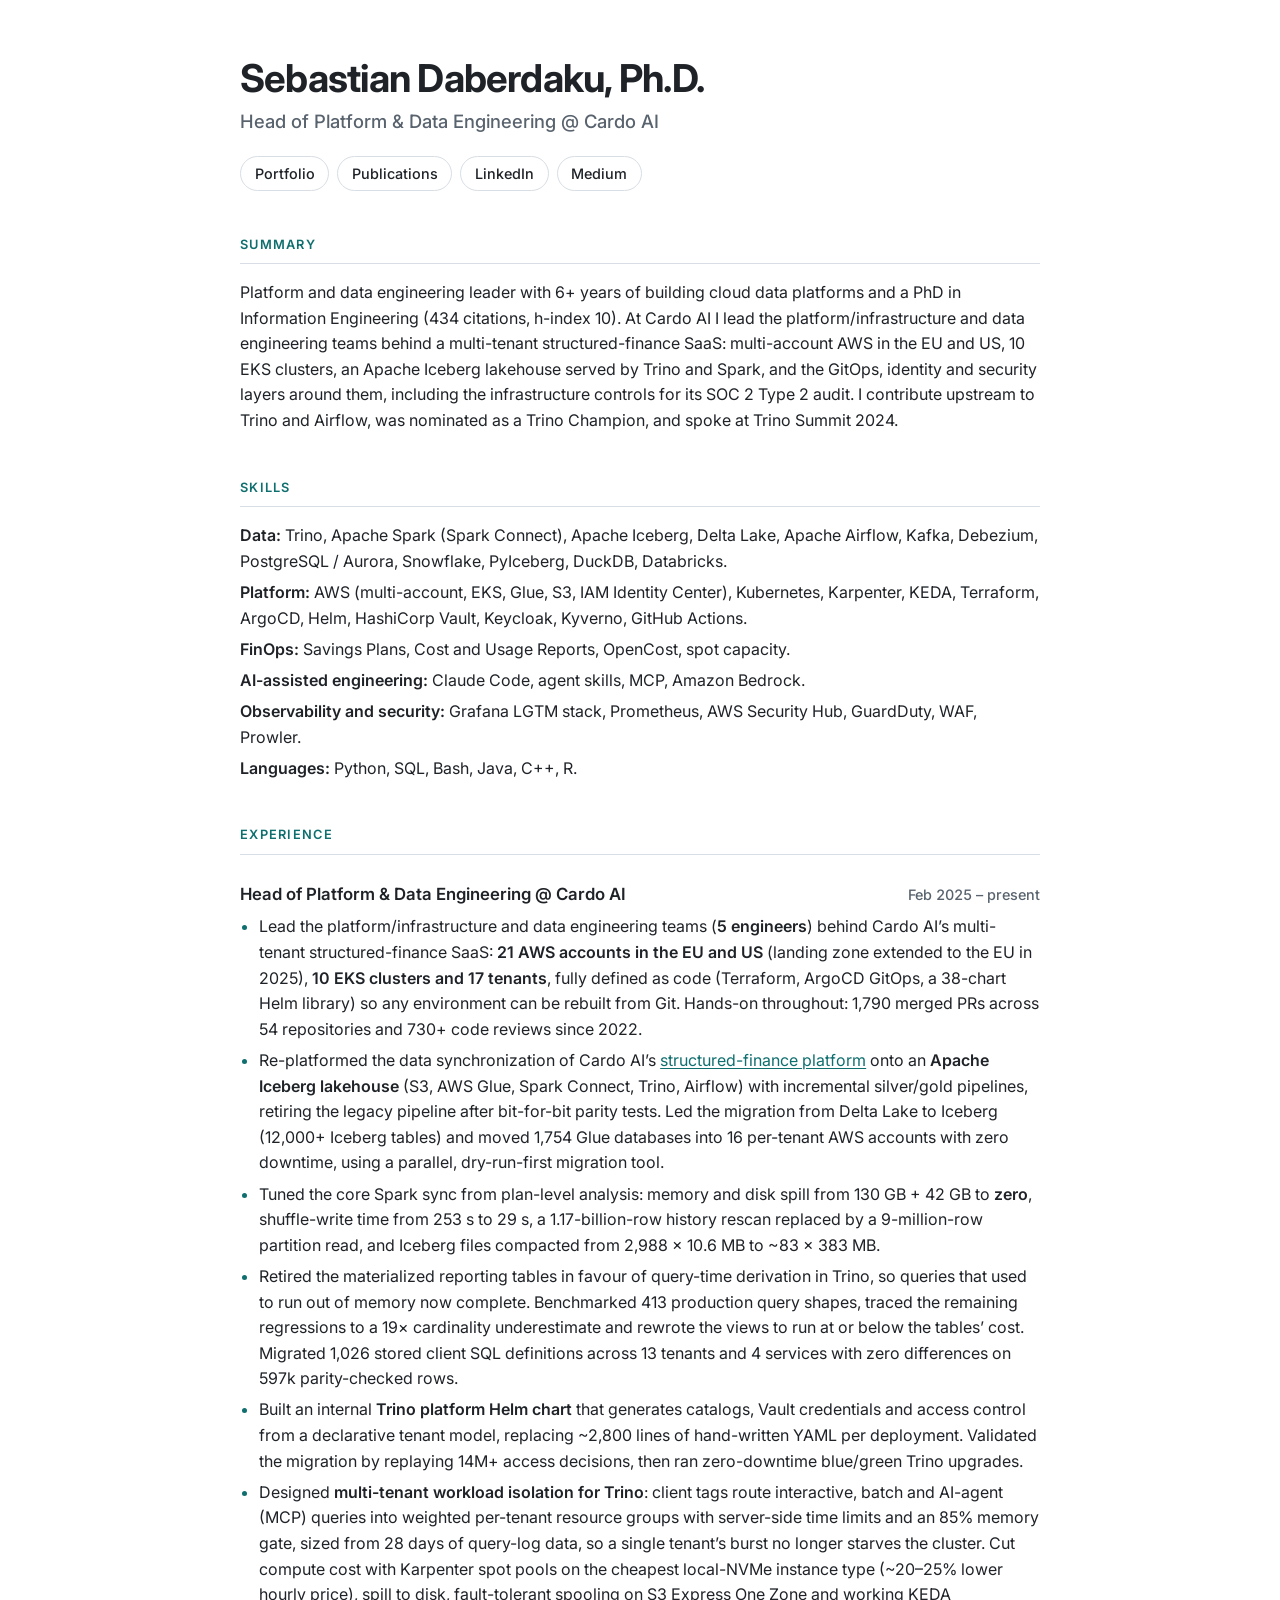
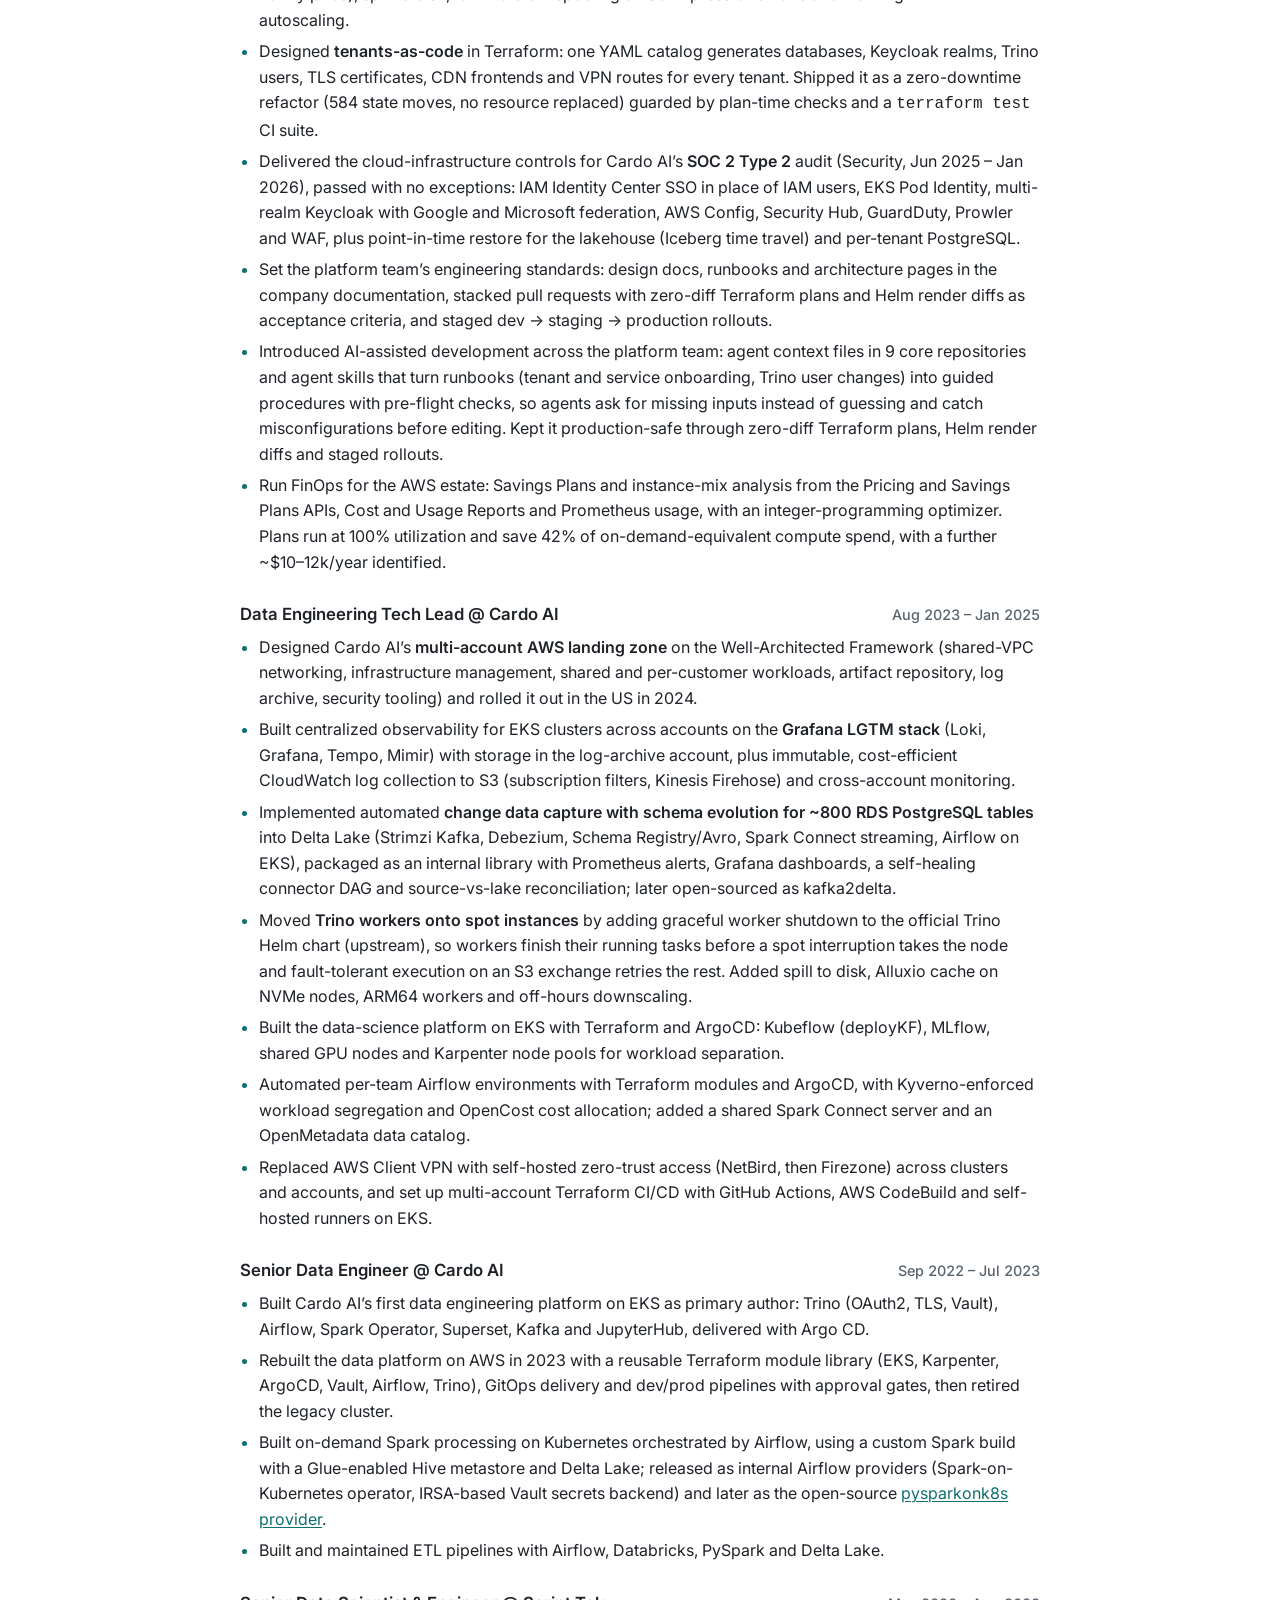
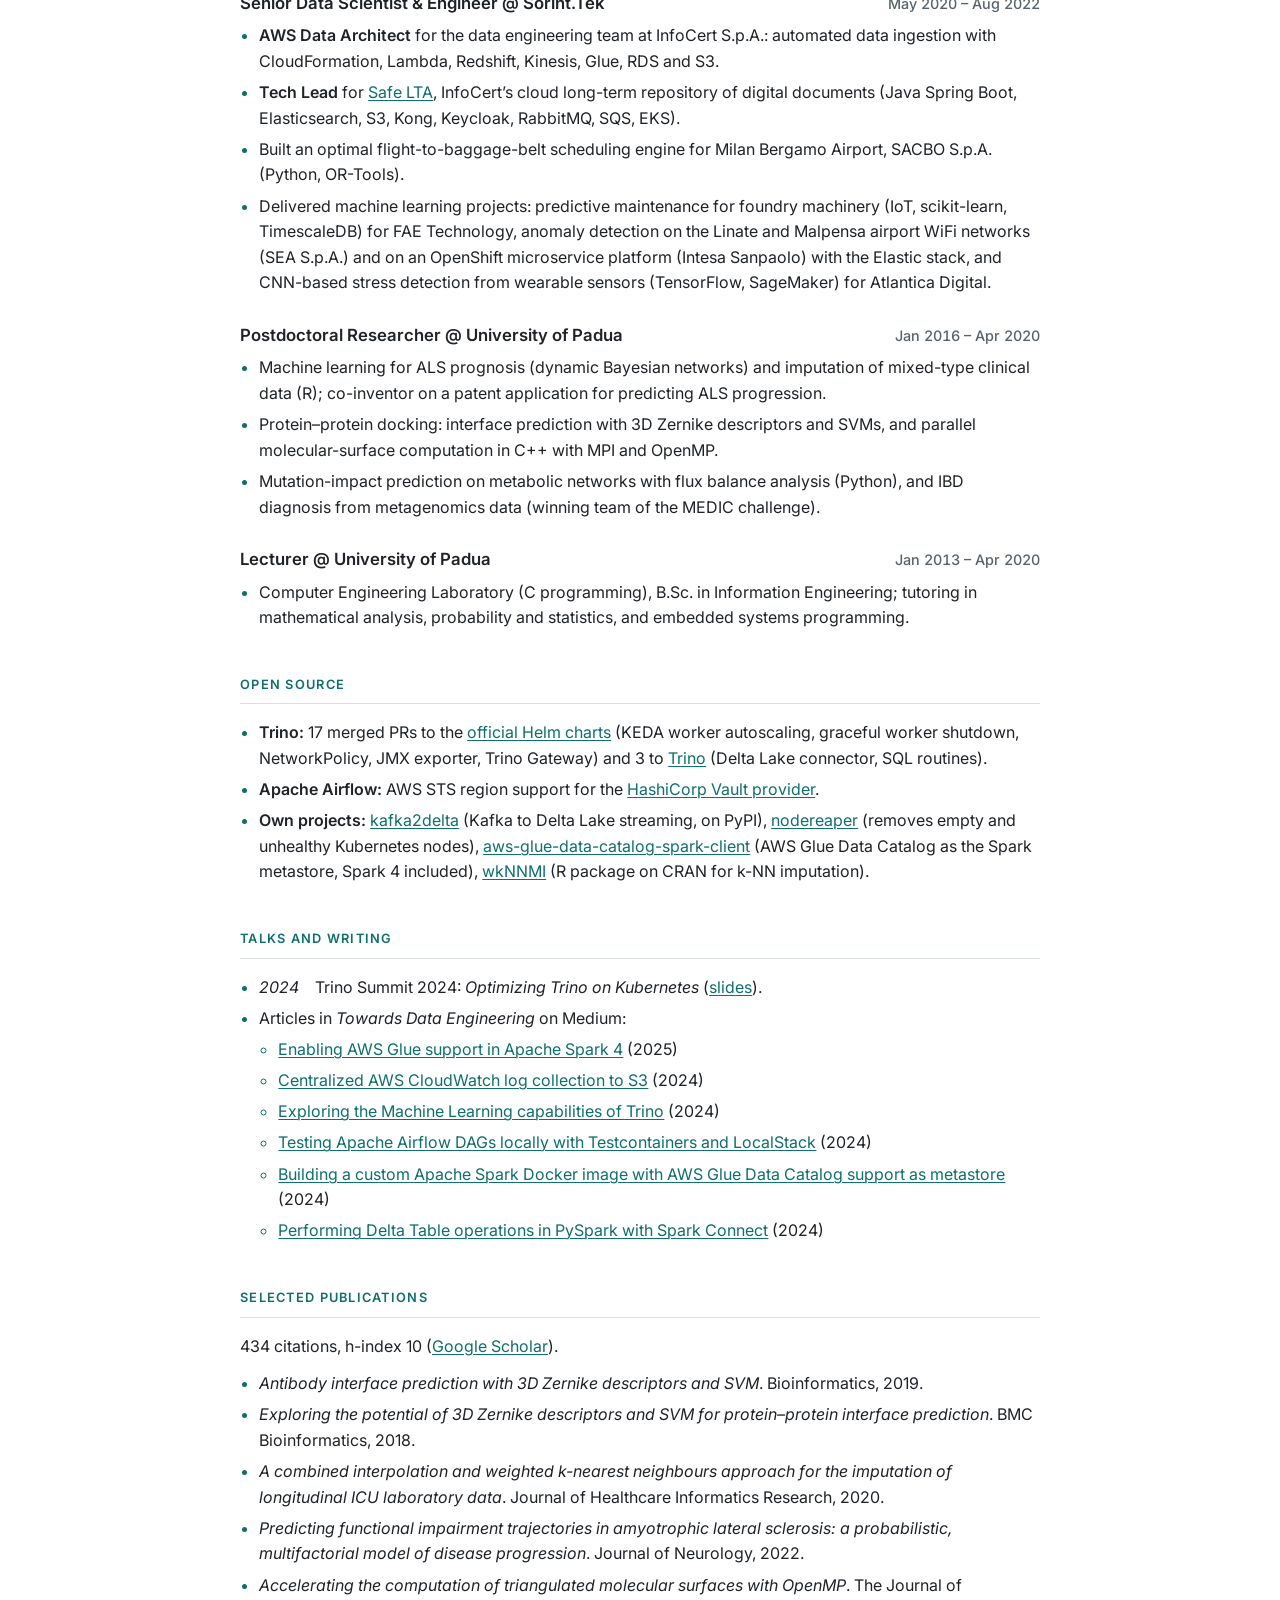
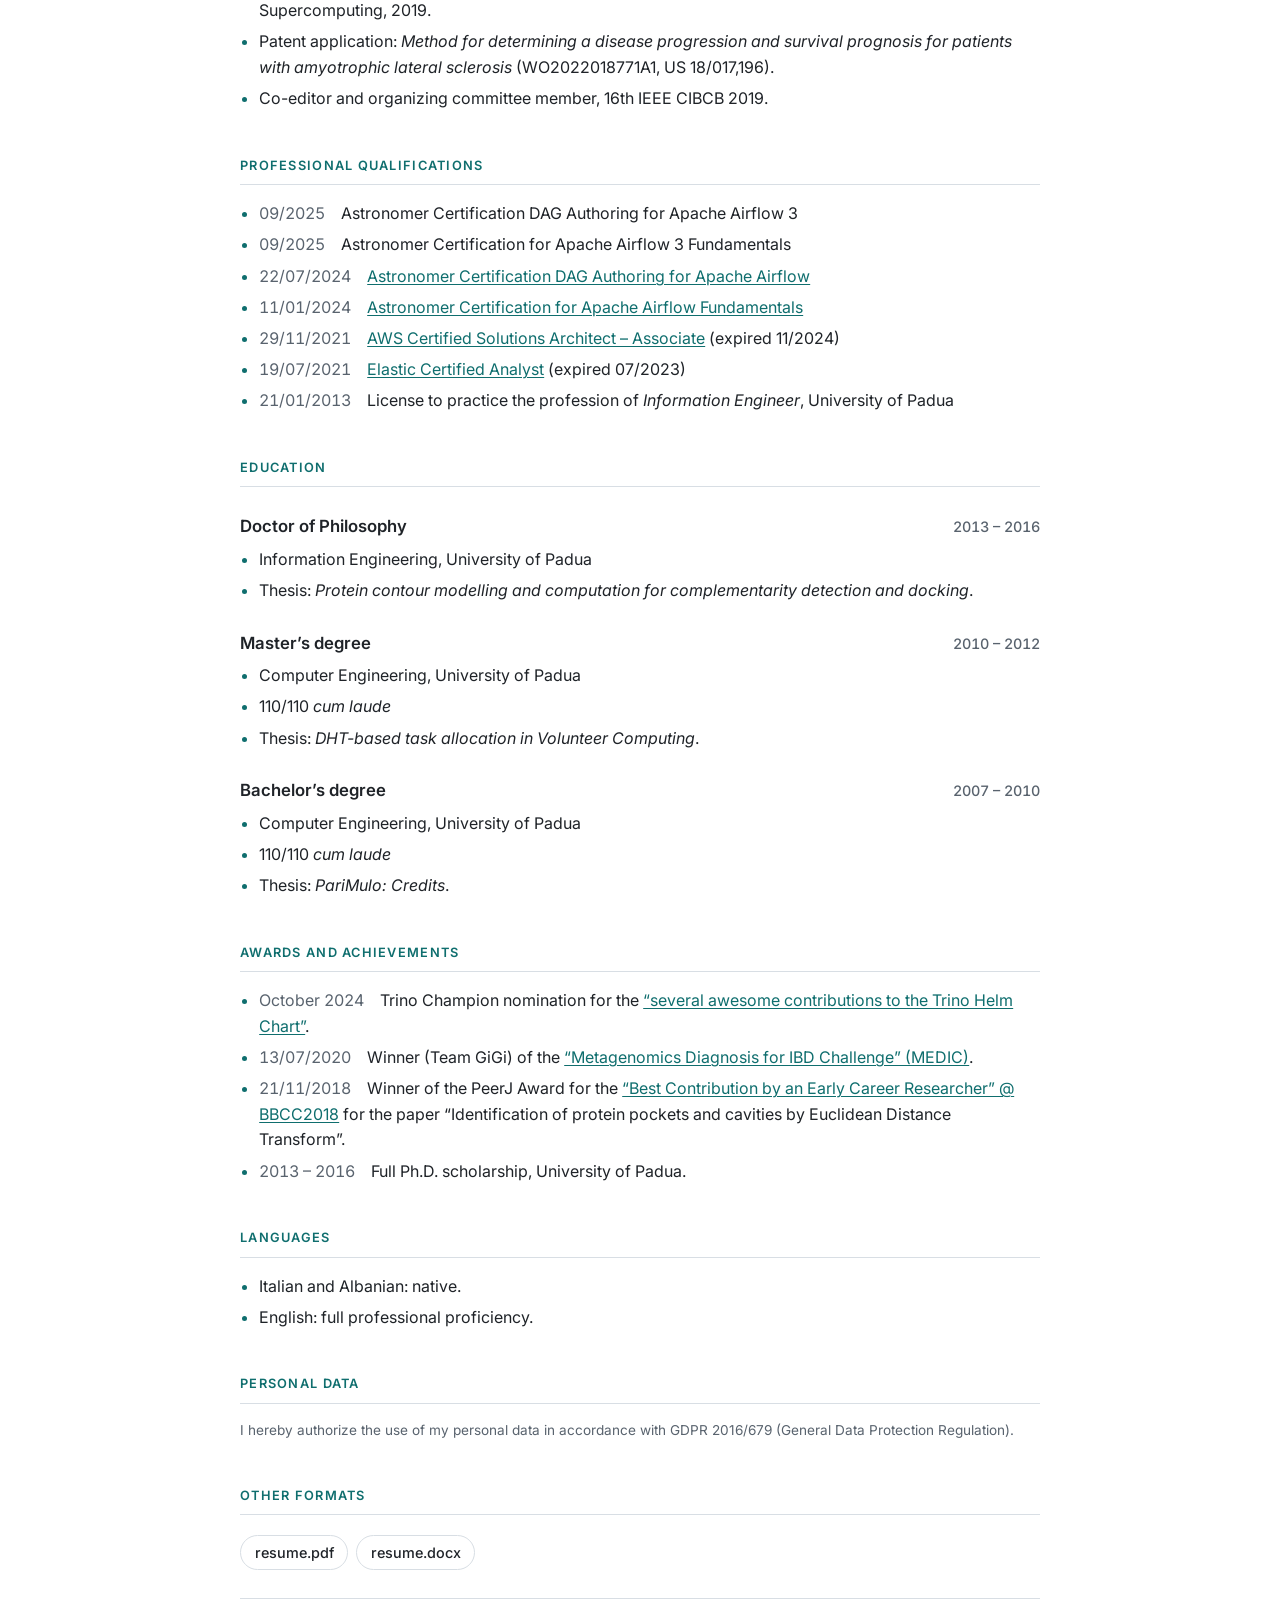
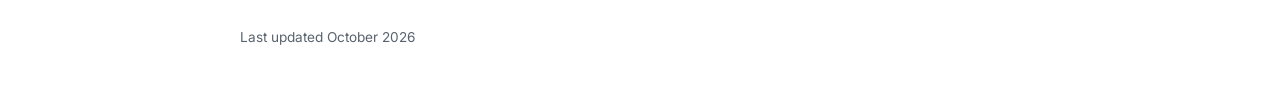
==== resume.html @ e5336721 "deploy: 07bd83e463f3962e6e6ba426f4bde4f8666ad73d" ====
<!DOCTYPE html>
<html xmlns="http://www.w3.org/1999/xhtml" lang="" xml:lang="">
<head>
  <meta charset="utf-8" />
  <meta name="generator" content="pandoc" />
  <meta name="viewport" content="width=device-width, initial-scale=1.0, user-scalable=yes" />
  <title>Sebastian Daberdaku · Resume</title>
  <style>
    code{white-space: pre-wrap;}
    span.smallcaps{font-variant: small-caps;}
    span.underline{text-decoration: underline;}
    div.column{display: inline-block; vertical-align: top; width: 50%;}
    div.hanging-indent{margin-left: 1.5em; text-indent: -1.5em;}
    ul.task-list{list-style: none;}
  </style>
  <style type="text/css">
  /* Resume stylesheet for the HTML build. The PDF uses templates/template.tex instead. */
  @import url("https://fonts.googleapis.com/css2?family=Inter:wght@400;500;600;700&display=swap");

  :root {
      --bg: #ffffff;
      --fg: #1f2328;
      --muted: #59636e;
      --line: #d8dee4;
      --accent: #0f6e6e;
      --accent-soft: #e6f2f2;
      color-scheme: light;
  }
  @media (prefers-color-scheme: dark) {
      :root {
          --bg: #0f1418;
          --fg: #e6edf3;
          --muted: #9aa7b2;
          --line: #2b343c;
          --accent: #5cc8c8;
          --accent-soft: #15292b;
          color-scheme: dark;
      }
  }

  /* Page */
  html {
      background: var(--bg);
  }
  body {
      font-family: "Inter", "Helvetica Neue", Helvetica, Arial, sans-serif;
      font-size: 16px;
      line-height: 1.6;
      color: var(--fg);
      background: var(--bg);
      max-width: 50rem;
      margin: 0 auto;
      padding: 3.5rem 1.5rem 4rem;
      hyphens: manual;
  }
  @media (max-width: 600px) {
      body {
          font-size: 15px;
          padding: 2rem 1rem 3rem;
      }
  }

  /* Header: name, role (split from the title by the Lua filter) and links */
  h1 {
      font-size: 2.4rem;
      font-weight: 700;
      letter-spacing: -0.02em;
      line-height: 1.15;
      color: var(--fg);
      text-align: left;
      margin: 0;
  }
  .subtitle {
      font-size: 1.15rem;
      font-weight: 500;
      color: var(--muted);
      margin: 0.4rem 0 0;
  }
  hr {
      border: 0;
      border-top: 1px solid var(--line);
      margin: 1.75rem 0;
  }
  h1 + .subtitle + hr {
      display: none;
  }

  /* The link and download rows are pandoc tables; show them as rows of pills */
  hr + table,
  #other-formats + table {
      display: block;
      width: auto;
      margin: 1.25rem 0 0;
      border: 0;
  }
  hr + table colgroup,
  #other-formats + table colgroup,
  hr + table tbody,
  #other-formats + table tbody {
      display: none;
  }
  hr + table thead,
  hr + table tr,
  #other-formats + table thead,
  #other-formats + table tr {
      display: flex;
      flex-wrap: wrap;
      gap: 0.5rem;
      border: 0;
  }
  hr + table th,
  #other-formats + table th {
      display: block;
      padding: 0;
      border: 0;
      font-weight: 500;
  }
  hr + table a,
  #other-formats + table a {
      display: inline-block;
      padding: 0.3rem 0.85rem;
      border: 1px solid var(--line);
      border-radius: 999px;
      color: var(--fg);
      font-size: 0.9rem;
      text-decoration: none;
      text-transform: capitalize;
  }
  hr + table a:hover,
  #other-formats + table a:hover {
      border-color: var(--accent);
      color: var(--accent);
      background: var(--accent-soft);
  }
  #other-formats + table a {
      text-transform: none;
  }

  /* Section titles */
  h2 {
      font-size: 0.8rem;
      font-weight: 600;
      letter-spacing: 0.1em;
      text-transform: uppercase;
      color: var(--accent);
      margin: 2.75rem 0 1rem;
      padding-bottom: 0.5rem;
      border-bottom: 1px solid var(--line);
  }

  /* Role and degree headings: the Lua filter emits "<span>title</span><span>dates</span>" */
  h3 {
      display: flex;
      flex-wrap: wrap;
      justify-content: space-between;
      align-items: baseline;
      gap: 0.15rem 1rem;
      font-size: 1.05rem;
      font-weight: 600;
      line-height: 1.4;
      color: var(--fg);
      margin: 1.75rem 0 0.5rem;
  }
  h3 span:last-child {
      font-size: 0.9rem;
      font-weight: 500;
      color: var(--muted);
      font-variant-numeric: tabular-nums;
      white-space: nowrap;
  }

  /* Text */
  p {
      margin: 0 0 0.75rem;
  }
  ul {
      margin: 0 0 0.5rem;
      padding-left: 1.2rem;
  }
  li {
      margin: 0.35rem 0;
  }
  li::marker {
      color: var(--accent);
  }
  ul ul {
      margin-top: 0.25rem;
  }
  strong {
      font-weight: 600;
  }
  a {
      color: var(--accent);
      text-decoration: underline;
      text-decoration-thickness: 1px;
      text-underline-offset: 2px;
  }
  a:hover {
      text-decoration-thickness: 2px;
  }

  /* Skills: one line per group, no bullets */
  #skills + ul {
      list-style: none;
      padding: 0;
  }

  /* Dates leading a list item ("*09/2025* &ensp; ..."); limited to the sections built that way, because
     CSS can't tell a leading <em> from one that follows plain text, like "Thesis: *...*" */
  #professional-qualifications + ul > li > em:first-child,
  #awards-and-achievements + ul > li > em:first-child {
      font-style: normal;
      color: var(--muted);
      font-variant-numeric: tabular-nums;
  }

  /* Footer */
  #personal-data + p {
      font-size: 0.85em;
      color: var(--muted);
  }
  h4 {
      font-size: 0.85em;
      font-weight: 400;
      color: var(--muted);
      margin: 0;
  }
  h4::before {
      content: "Last updated ";
  }

  /* Printing, including the PDF build (make pdf prints this page with headless Chrome) */
  @page {
      size: A4;
      margin: 12mm 15mm;
  }
  @media print {
      body {
          font-size: 9.5pt;
          line-height: 1.4;
          max-width: none;
          padding: 0;
      }
      h1 {
          font-size: 22pt;
      }
      .subtitle {
          font-size: 11.5pt;
          margin-top: 2pt;
      }
      hr + table {
          margin-top: 8pt;
      }
      hr + table a {
          padding: 1pt 8pt;
          font-size: 8.5pt;
      }
      #other-formats,
      #other-formats + table {
          display: none;
      }
      h2 {
          margin: 14pt 0 6pt;
          padding-bottom: 3pt;
          font-size: 8pt;
          break-after: avoid;
      }
      hr {
          display: none;
      }
      h4 {
          margin-top: 6pt;
      }
      h3 {
          margin: 9pt 0 3pt;
          font-size: 10.5pt;
          break-after: avoid;
      }
      h3 span:last-child {
          font-size: 9pt;
      }
      p {
          margin-bottom: 4pt;
      }
      li {
          margin: 2pt 0;
      }
      li {
          break-inside: avoid;
      }
      a {
          color: inherit;
          text-decoration: none;
      }
  }
  </style>
</head>
<body>
<h1 id="sebastian-daberdaku-ph.d.-head-of-platform-data-engineering-cardo-ai">Sebastian Daberdaku, Ph.D. </h1>
<div class="subtitle">
Head of Platform &amp; Data Engineering @ Cardo AI
</div>
<hr />
<table>
<thead>
<tr class="header">
<th style="text-align: center;"><a href="https://github.com/sdaberdaku" target="_blank">portfolio</a></th>
<th style="text-align: center;"><a href="https://scholar.google.com/citations?user=XpyjCaUAAAAJ" target="_blank">publications</a></th>
<th style="text-align: center;"><a href="https://www.linkedin.com/in/sebastian-daberdaku/" target="_blank">LinkedIn</a></th>
<th style="text-align: center;"><a href="https://medium.com/@sebastiandaberdaku" target="_blank">Medium</a></th>
</tr>
</thead>
<tbody>
</tbody>
</table>
<h2 id="summary">Summary</h2>
<p>Platform and data engineering leader with 6+ years of building cloud data platforms and a PhD in Information Engineering (434 citations, h-index 10). At Cardo AI I lead the platform/infrastructure and data engineering teams behind a multi-tenant structured-finance SaaS: multi-account AWS in the EU and US, 10 EKS clusters, an Apache Iceberg lakehouse served by Trino and Spark, and the GitOps, identity and security layers around them, including the infrastructure controls for its SOC 2 Type 2 audit. I contribute upstream to Trino and Airflow, was nominated as a Trino Champion, and spoke at Trino Summit 2024.</p>
<h2 id="skills">Skills</h2>
<ul>
<li><strong>Data:</strong> Trino, Apache Spark (Spark Connect), Apache Iceberg, Delta Lake, Apache Airflow, Kafka, Debezium, PostgreSQL / Aurora, Snowflake, PyIceberg, DuckDB, Databricks.</li>
<li><strong>Platform:</strong> AWS (multi-account, EKS, Glue, S3, IAM Identity Center), Kubernetes, Karpenter, KEDA, Terraform, ArgoCD, Helm, HashiCorp Vault, Keycloak, Kyverno, GitHub Actions.</li>
<li><strong>FinOps:</strong> Savings Plans, Cost and Usage Reports, OpenCost, spot capacity.</li>
<li><strong>AI-assisted engineering:</strong> Claude Code, agent skills, MCP, Amazon Bedrock.</li>
<li><strong>Observability and security:</strong> Grafana LGTM stack, Prometheus, AWS Security Hub, GuardDuty, WAF, Prowler.</li>
<li><strong>Languages:</strong> Python, SQL, Bash, Java, C++, R.</li>
</ul>
<h2 id="experience">Experience</h2>
<h3 id="feb-2025-present-head-of-platform-data-engineering-cardo-ai"><span>Head of Platform &amp; Data Engineering @ Cardo AI</span><span>Feb 2025 – present</span></h3>
<ul>
<li>Lead the platform/infrastructure and data engineering teams (<strong>5 engineers</strong>) behind Cardo AI’s multi-tenant structured-finance SaaS: <strong>21 AWS accounts in the EU and US</strong> (landing zone extended to the EU in 2025), <strong>10 EKS clusters and 17 tenants</strong>, fully defined as code (Terraform, ArgoCD GitOps, a 38-chart Helm library) so any environment can be rebuilt from Git. Hands-on throughout: 1,790 merged PRs across 54 repositories and 730+ code reviews since 2022.</li>
<li>Re-platformed the data synchronization of Cardo AI’s <a href="https://cardoai.com/solutions/by-product/" target="_blank">structured-finance platform</a> onto an <strong>Apache Iceberg lakehouse</strong> (S3, AWS Glue, Spark Connect, Trino, Airflow) with incremental silver/gold pipelines, retiring the legacy pipeline after bit-for-bit parity tests. Led the migration from Delta Lake to Iceberg (12,000+ Iceberg tables) and moved 1,754 Glue databases into 16 per-tenant AWS accounts with zero downtime, using a parallel, dry-run-first migration tool.</li>
<li>Tuned the core Spark sync from plan-level analysis: memory and disk spill from 130 GB + 42 GB to <strong>zero</strong>, shuffle-write time from 253 s to 29 s, a 1.17-billion-row history rescan replaced by a 9-million-row partition read, and Iceberg files compacted from 2,988 × 10.6 MB to ~83 × 383 MB.</li>
<li>Retired the materialized reporting tables in favour of query-time derivation in Trino, so queries that used to run out of memory now complete. Benchmarked 413 production query shapes, traced the remaining regressions to a 19× cardinality underestimate and rewrote the views to run at or below the tables’ cost. Migrated 1,026 stored client SQL definitions across 13 tenants and 4 services with zero differences on 597k parity-checked rows.</li>
<li>Built an internal <strong>Trino platform Helm chart</strong> that generates catalogs, Vault credentials and access control from a declarative tenant model, replacing ~2,800 lines of hand-written YAML per deployment. Validated the migration by replaying 14M+ access decisions, then ran zero-downtime blue/green Trino upgrades.</li>
<li>Designed <strong>multi-tenant workload isolation for Trino</strong>: client tags route interactive, batch and AI-agent (MCP) queries into weighted per-tenant resource groups with server-side time limits and an 85% memory gate, sized from 28 days of query-log data, so a single tenant’s burst no longer starves the cluster. Cut compute cost with Karpenter spot pools on the cheapest local-NVMe instance type (~20–25% lower hourly price), spill to disk, fault-tolerant spooling on S3 Express One Zone and working KEDA autoscaling.</li>
<li>Designed <strong>tenants-as-code</strong> in Terraform: one YAML catalog generates databases, Keycloak realms, Trino users, TLS certificates, CDN frontends and VPN routes for every tenant. Shipped it as a zero-downtime refactor (584 state moves, no resource replaced) guarded by plan-time checks and a <code>terraform test</code> CI suite.</li>
<li>Delivered the cloud-infrastructure controls for Cardo AI’s <strong>SOC 2 Type 2</strong> audit (Security, Jun 2025 – Jan 2026), passed with no exceptions: IAM Identity Center SSO in place of IAM users, EKS Pod Identity, multi-realm Keycloak with Google and Microsoft federation, AWS Config, Security Hub, GuardDuty, Prowler and WAF, plus point-in-time restore for the lakehouse (Iceberg time travel) and per-tenant PostgreSQL.</li>
<li>Set the platform team’s engineering standards: design docs, runbooks and architecture pages in the company documentation, stacked pull requests with zero-diff Terraform plans and Helm render diffs as acceptance criteria, and staged dev → staging → production rollouts.</li>
<li>Introduced AI-assisted development across the platform team: agent context files in 9 core repositories and agent skills that turn runbooks (tenant and service onboarding, Trino user changes) into guided procedures with pre-flight checks, so agents ask for missing inputs instead of guessing and catch misconfigurations before editing. Kept it production-safe through zero-diff Terraform plans, Helm render diffs and staged rollouts.</li>
<li>Run FinOps for the AWS estate: Savings Plans and instance-mix analysis from the Pricing and Savings Plans APIs, Cost and Usage Reports and Prometheus usage, with an integer-programming optimizer. Plans run at 100% utilization and save 42% of on-demand-equivalent compute spend, with a further ~$10–12k/year identified.</li>
</ul>
<h3 id="aug-2023-jan-2025-data-engineering-tech-lead-cardo-ai"><span>Data Engineering Tech Lead @ Cardo AI</span><span>Aug 2023 – Jan 2025</span></h3>
<ul>
<li>Designed Cardo AI’s <strong>multi-account AWS landing zone</strong> on the Well-Architected Framework (shared-VPC networking, infrastructure management, shared and per-customer workloads, artifact repository, log archive, security tooling) and rolled it out in the US in 2024.</li>
<li>Built centralized observability for EKS clusters across accounts on the <strong>Grafana LGTM stack</strong> (Loki, Grafana, Tempo, Mimir) with storage in the log-archive account, plus immutable, cost-efficient CloudWatch log collection to S3 (subscription filters, Kinesis Firehose) and cross-account monitoring.</li>
<li>Implemented automated <strong>change data capture with schema evolution for ~800 RDS PostgreSQL tables</strong> into Delta Lake (Strimzi Kafka, Debezium, Schema Registry/Avro, Spark Connect streaming, Airflow on EKS), packaged as an internal library with Prometheus alerts, Grafana dashboards, a self-healing connector DAG and source-vs-lake reconciliation; later open-sourced as kafka2delta.</li>
<li>Moved <strong>Trino workers onto spot instances</strong> by adding graceful worker shutdown to the official Trino Helm chart (upstream), so workers finish their running tasks before a spot interruption takes the node and fault-tolerant execution on an S3 exchange retries the rest. Added spill to disk, Alluxio cache on NVMe nodes, ARM64 workers and off-hours downscaling.</li>
<li>Built the data-science platform on EKS with Terraform and ArgoCD: Kubeflow (deployKF), MLflow, shared GPU nodes and Karpenter node pools for workload separation.</li>
<li>Automated per-team Airflow environments with Terraform modules and ArgoCD, with Kyverno-enforced workload segregation and OpenCost cost allocation; added a shared Spark Connect server and an OpenMetadata data catalog.</li>
<li>Replaced AWS Client VPN with self-hosted zero-trust access (NetBird, then Firezone) across clusters and accounts, and set up multi-account Terraform CI/CD with GitHub Actions, AWS CodeBuild and self-hosted runners on EKS.</li>
</ul>
<h3 id="sep-2022-jul-2023-senior-data-engineer-cardo-ai"><span>Senior Data Engineer @ Cardo AI</span><span>Sep 2022 – Jul 2023</span></h3>
<ul>
<li>Built Cardo AI’s first data engineering platform on EKS as primary author: Trino (OAuth2, TLS, Vault), Airflow, Spark Operator, Superset, Kafka and JupyterHub, delivered with Argo CD.</li>
<li>Rebuilt the data platform on AWS in 2023 with a reusable Terraform module library (EKS, Karpenter, ArgoCD, Vault, Airflow, Trino), GitOps delivery and dev/prod pipelines with approval gates, then retired the legacy cluster.</li>
<li>Built on-demand Spark processing on Kubernetes orchestrated by Airflow, using a custom Spark build with a Glue-enabled Hive metastore and Delta Lake; released as internal Airflow providers (Spark-on-Kubernetes operator, IRSA-based Vault secrets backend) and later as the open-source <a href="https://github.com/sdaberdaku/apache-airflow-providers-pysparkonk8s" target="_blank">pysparkonk8s provider</a>.</li>
<li>Built and maintained ETL pipelines with Airflow, Databricks, PySpark and Delta Lake.</li>
</ul>
<h3 id="may-2020-aug-2022-senior-data-scientist-engineer-sorint.tek"><span>Senior Data Scientist &amp; Engineer @ Sorint.Tek</span><span>May 2020 – Aug 2022</span></h3>
<ul>
<li><strong>AWS Data Architect</strong> for the data engineering team at InfoCert S.p.A.: automated data ingestion with CloudFormation, Lambda, Redshift, Kinesis, Glue, RDS and S3.</li>
<li><strong>Tech Lead</strong> for <a href="https://developers.infocert.digital/safe-lta/" target="_blank">Safe LTA</a>, InfoCert’s cloud long-term repository of digital documents (Java Spring Boot, Elasticsearch, S3, Kong, Keycloak, RabbitMQ, SQS, EKS).</li>
<li>Built an optimal flight-to-baggage-belt scheduling engine for Milan Bergamo Airport, SACBO S.p.A. (Python, OR-Tools).</li>
<li>Delivered machine learning projects: predictive maintenance for foundry machinery (IoT, scikit-learn, TimescaleDB) for FAE Technology, anomaly detection on the Linate and Malpensa airport WiFi networks (SEA S.p.A.) and on an OpenShift microservice platform (Intesa Sanpaolo) with the Elastic stack, and CNN-based stress detection from wearable sensors (TensorFlow, SageMaker) for Atlantica Digital.</li>
</ul>
<h3 id="jan-2016-apr-2020-postdoctoral-researcher-university-of-padua"><span>Postdoctoral Researcher @ University of Padua</span><span>Jan 2016 – Apr 2020</span></h3>
<ul>
<li>Machine learning for ALS prognosis (dynamic Bayesian networks) and imputation of mixed-type clinical data (R); co-inventor on a patent application for predicting ALS progression.</li>
<li>Protein–protein docking: interface prediction with 3D Zernike descriptors and SVMs, and parallel molecular-surface computation in C++ with MPI and OpenMP.</li>
<li>Mutation-impact prediction on metabolic networks with flux balance analysis (Python), and IBD diagnosis from metagenomics data (winning team of the MEDIC challenge).</li>
</ul>
<h3 id="jan-2013-apr-2020-lecturer-university-of-padua"><span>Lecturer @ University of Padua</span><span>Jan 2013 – Apr 2020</span></h3>
<ul>
<li>Computer Engineering Laboratory (C programming), B.Sc. in Information Engineering; tutoring in mathematical analysis, probability and statistics, and embedded systems programming.</li>
</ul>
<h2 id="open-source">Open Source</h2>
<ul>
<li><strong>Trino:</strong> 17 merged PRs to the <a href="https://github.com/trinodb/charts/pulls?q=is%3Apr+author%3Asdaberdaku+is%3Amerged" target="_blank">official Helm charts</a> (KEDA worker autoscaling, graceful worker shutdown, NetworkPolicy, JMX exporter, Trino Gateway) and 3 to <a href="https://github.com/trinodb/trino/pulls?q=is%3Apr+author%3Asdaberdaku+is%3Amerged" target="_blank">Trino</a> (Delta Lake connector, SQL routines).</li>
<li><strong>Apache Airflow:</strong> AWS STS region support for the <a href="https://github.com/apache/airflow/pull/47495" target="_blank">HashiCorp Vault provider</a>.</li>
<li><strong>Own projects:</strong> <a href="https://github.com/sdaberdaku/kafka2delta" target="_blank">kafka2delta</a> (Kafka to Delta Lake streaming, on PyPI), <a href="https://github.com/sdaberdaku/nodereaper" target="_blank">nodereaper</a> (removes empty and unhealthy Kubernetes nodes), <a href="https://github.com/sdaberdaku/aws-glue-data-catalog-spark-client" target="_blank">aws-glue-data-catalog-spark-client</a> (AWS Glue Data Catalog as the Spark metastore, Spark 4 included), <a href="https://cran.r-project.org/package=wkNNMI" target="_blank">wkNNMI</a> (R package on CRAN for k-NN imputation).</li>
</ul>
<h2 id="talks-and-writing">Talks and Writing</h2>
<ul>
<li><em>2024</em>   Trino Summit 2024: <em>Optimizing Trino on Kubernetes</em> (<a href="https://sdaberdaku.github.io/optimizing-trino-on-k8s/" target="_blank">slides</a>).</li>
<li>Articles in <em>Towards Data Engineering</em> on Medium:
<ul>
<li><a href="https://medium.com/towards-data-engineering/enabling-aws-glue-support-in-apache-spark-4-2c1fca7a7149" target="_blank">Enabling AWS Glue support in Apache Spark 4</a> (2025)</li>
<li><a href="https://medium.com/towards-data-engineering/centralized-aws-cloudwatch-log-collection-to-s3-7f66a066b48b" target="_blank">Centralized AWS CloudWatch log collection to S3</a> (2024)</li>
<li><a href="https://medium.com/towards-data-engineering/exploring-the-machine-learning-capabilities-of-trino-b35a43a2b1d6" target="_blank">Exploring the Machine Learning capabilities of Trino</a> (2024)</li>
<li><a href="https://medium.com/towards-data-engineering/testing-apache-airflow-dags-locally-with-testcontainers-and-localstack-6bca9ff62d61" target="_blank">Testing Apache Airflow DAGs locally with Testcontainers and LocalStack</a> (2024)</li>
<li><a href="https://medium.com/towards-data-engineering/building-a-custom-apache-spark-docker-image-with-aws-glue-data-catalog-support-as-metastore-95ef9a709794" target="_blank">Building a custom Apache Spark Docker image with AWS Glue Data Catalog support as metastore</a> (2024)</li>
<li><a href="https://medium.com/towards-data-engineering/performing-delta-table-operations-in-pyspark-with-spark-connect-3925b08d4766" target="_blank">Performing Delta Table operations in PySpark with Spark Connect</a> (2024)</li>
</ul></li>
</ul>
<h2 id="selected-publications">Selected Publications</h2>
<p>434 citations, h-index 10 (<a href="https://scholar.google.com/citations?user=XpyjCaUAAAAJ" target="_blank">Google Scholar</a>).</p>
<ul>
<li><em>Antibody interface prediction with 3D Zernike descriptors and SVM</em>. Bioinformatics, 2019.</li>
<li><em>Exploring the potential of 3D Zernike descriptors and SVM for protein–protein interface prediction</em>. BMC Bioinformatics, 2018.</li>
<li><em>A combined interpolation and weighted k-nearest neighbours approach for the imputation of longitudinal ICU laboratory data</em>. Journal of Healthcare Informatics Research, 2020.</li>
<li><em>Predicting functional impairment trajectories in amyotrophic lateral sclerosis: a probabilistic, multifactorial model of disease progression</em>. Journal of Neurology, 2022.</li>
<li><em>Accelerating the computation of triangulated molecular surfaces with OpenMP</em>. The Journal of Supercomputing, 2019.</li>
<li>Patent application: <em>Method for determining a disease progression and survival prognosis for patients with amyotrophic lateral sclerosis</em> (WO2022018771A1, US 18/017,196).</li>
<li>Co-editor and organizing committee member, 16th IEEE CIBCB 2019.</li>
</ul>
<h2 id="professional-qualifications">Professional Qualifications</h2>
<ul>
<li><em>09/2025</em>   Astronomer Certification DAG Authoring for Apache Airflow 3</li>
<li><em>09/2025</em>   Astronomer Certification for Apache Airflow 3 Fundamentals</li>
<li><em>22/07/2024</em>   <a href="https://www.credly.com/badges/cee6799e-a894-4b07-9dcd-76692a018806" target="_blank">Astronomer Certification DAG Authoring for Apache Airflow</a></li>
<li><em>11/01/2024</em>   <a href="https://www.credly.com/badges/184f3897-c798-4494-b67c-10952a2fa147" target="_blank">Astronomer Certification for Apache Airflow Fundamentals</a></li>
<li><em>29/11/2021</em>   <a href="https://www.credly.com/badges/ce36cfb1-e1d5-49fb-9b17-1716044a1aab" target="_blank">AWS Certified Solutions Architect – Associate</a> (expired 11/2024)</li>
<li><em>19/07/2021</em>   <a href="https://certified.elastic.co/48983e79-cd04-42a9-bc27-de286efd2e45" target="_blank">Elastic Certified Analyst</a> (expired 07/2023)</li>
<li><em>21/01/2013</em>   License to practice the profession of <em>Information Engineer</em>, University of Padua</li>
</ul>
<h2 id="education">Education</h2>
<h3 id="doctor-of-philosophy"><span>Doctor of Philosophy</span><span>2013 – 2016</span></h3>
<ul>
<li>Information Engineering, University of Padua</li>
<li>Thesis: <em>Protein contour modelling and computation for complementarity detection and docking</em>.</li>
</ul>
<h3 id="masters-degree"><span>Master’s degree</span><span>2010 – 2012</span></h3>
<ul>
<li>Computer Engineering, University of Padua</li>
<li>110/110 <em>cum laude</em></li>
<li>Thesis: <em>DHT-based task allocation in Volunteer Computing</em>.</li>
</ul>
<h3 id="bachelors-degree"><span>Bachelor’s degree</span><span>2007 – 2010</span></h3>
<ul>
<li>Computer Engineering, University of Padua</li>
<li>110/110 <em>cum laude</em></li>
<li>Thesis: <em>PariMulo: Credits</em>.</li>
</ul>
<h2 id="awards-and-achievements">Awards and Achievements</h2>
<ul>
<li><em>October 2024</em>   Trino Champion nomination for the <a href="https://www.starburst.io/community/trino-champions/" target="_blank">“several awesome contributions to the Trino Helm Chart”</a>.</li>
<li><em>13/07/2020</em>   Winner (Team GiGi) of the <a href="https://www.dei.unipd.it/premiriconoscimenti" target="_blank">“Metagenomics Diagnosis for IBD Challenge” (MEDIC)</a>.</li>
<li><em>21/11/2018</em>   Winner of the PeerJ Award for the <a href="https://peerj.com/blog/post/115284881098/congratulations-to-the-first-round-of-peerj-award-winners" target="_blank">“Best Contribution by an Early Career Researcher” @ BBCC2018</a> for the paper “Identification of protein pockets and cavities by Euclidean Distance Transform”.</li>
<li><em>2013 – 2016</em>   Full Ph.D. scholarship, University of Padua.</li>
</ul>
<h2 id="languages">Languages</h2>
<ul>
<li>Italian and Albanian: native.</li>
<li>English: full professional proficiency.</li>
</ul>
<h2 id="personal-data">Personal Data</h2>
<p>I hereby authorize the use of my personal data in accordance with GDPR 2016/679 (General Data Protection Regulation).</p>
<h2 id="other-formats">Other formats</h2>
<table>
<thead>
<tr class="header">
<th style="text-align: center;"><a href="resume.pdf">resume.pdf</a></th>
<th style="text-align: center;"><a href="resume.docx">resume.docx</a></th>
</tr>
</thead>
<tbody>
</tbody>
</table>
<hr />
<h4 id="october-2026">October 2026</h4>
</body>
</html>
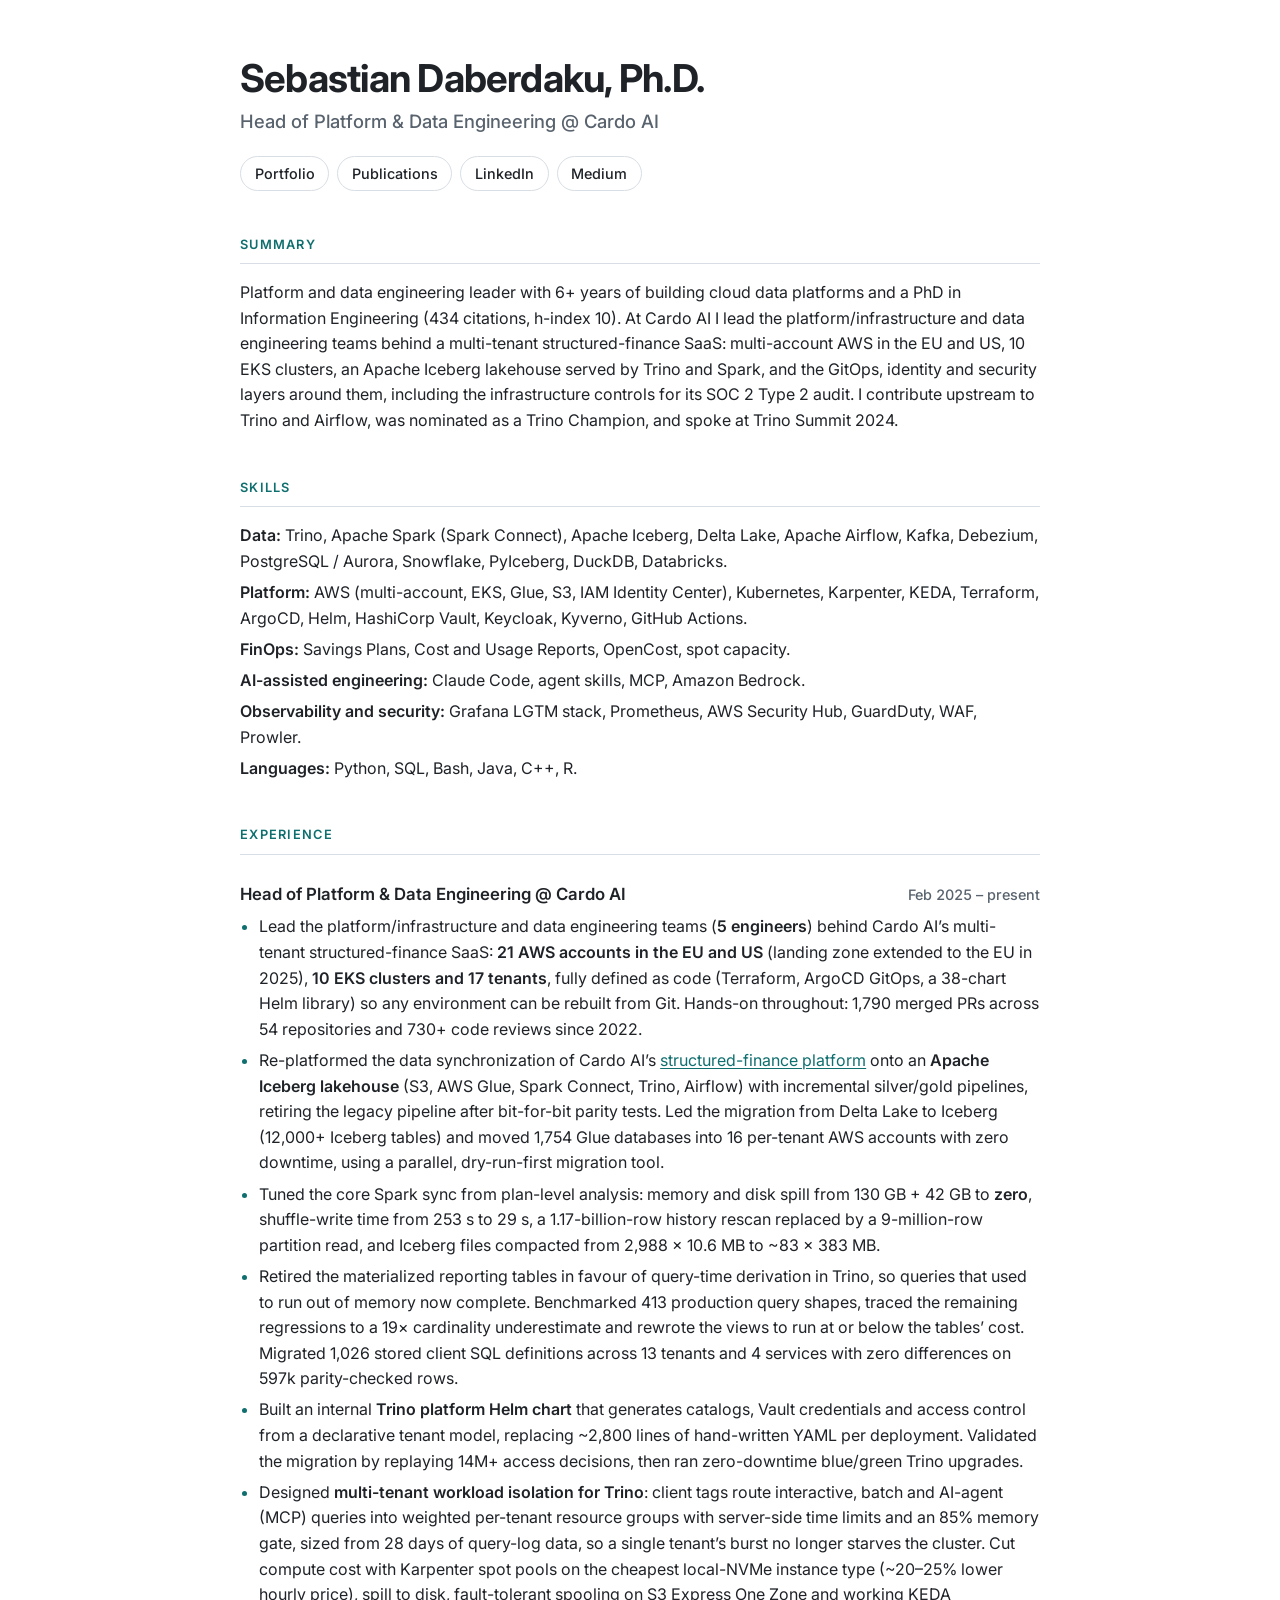
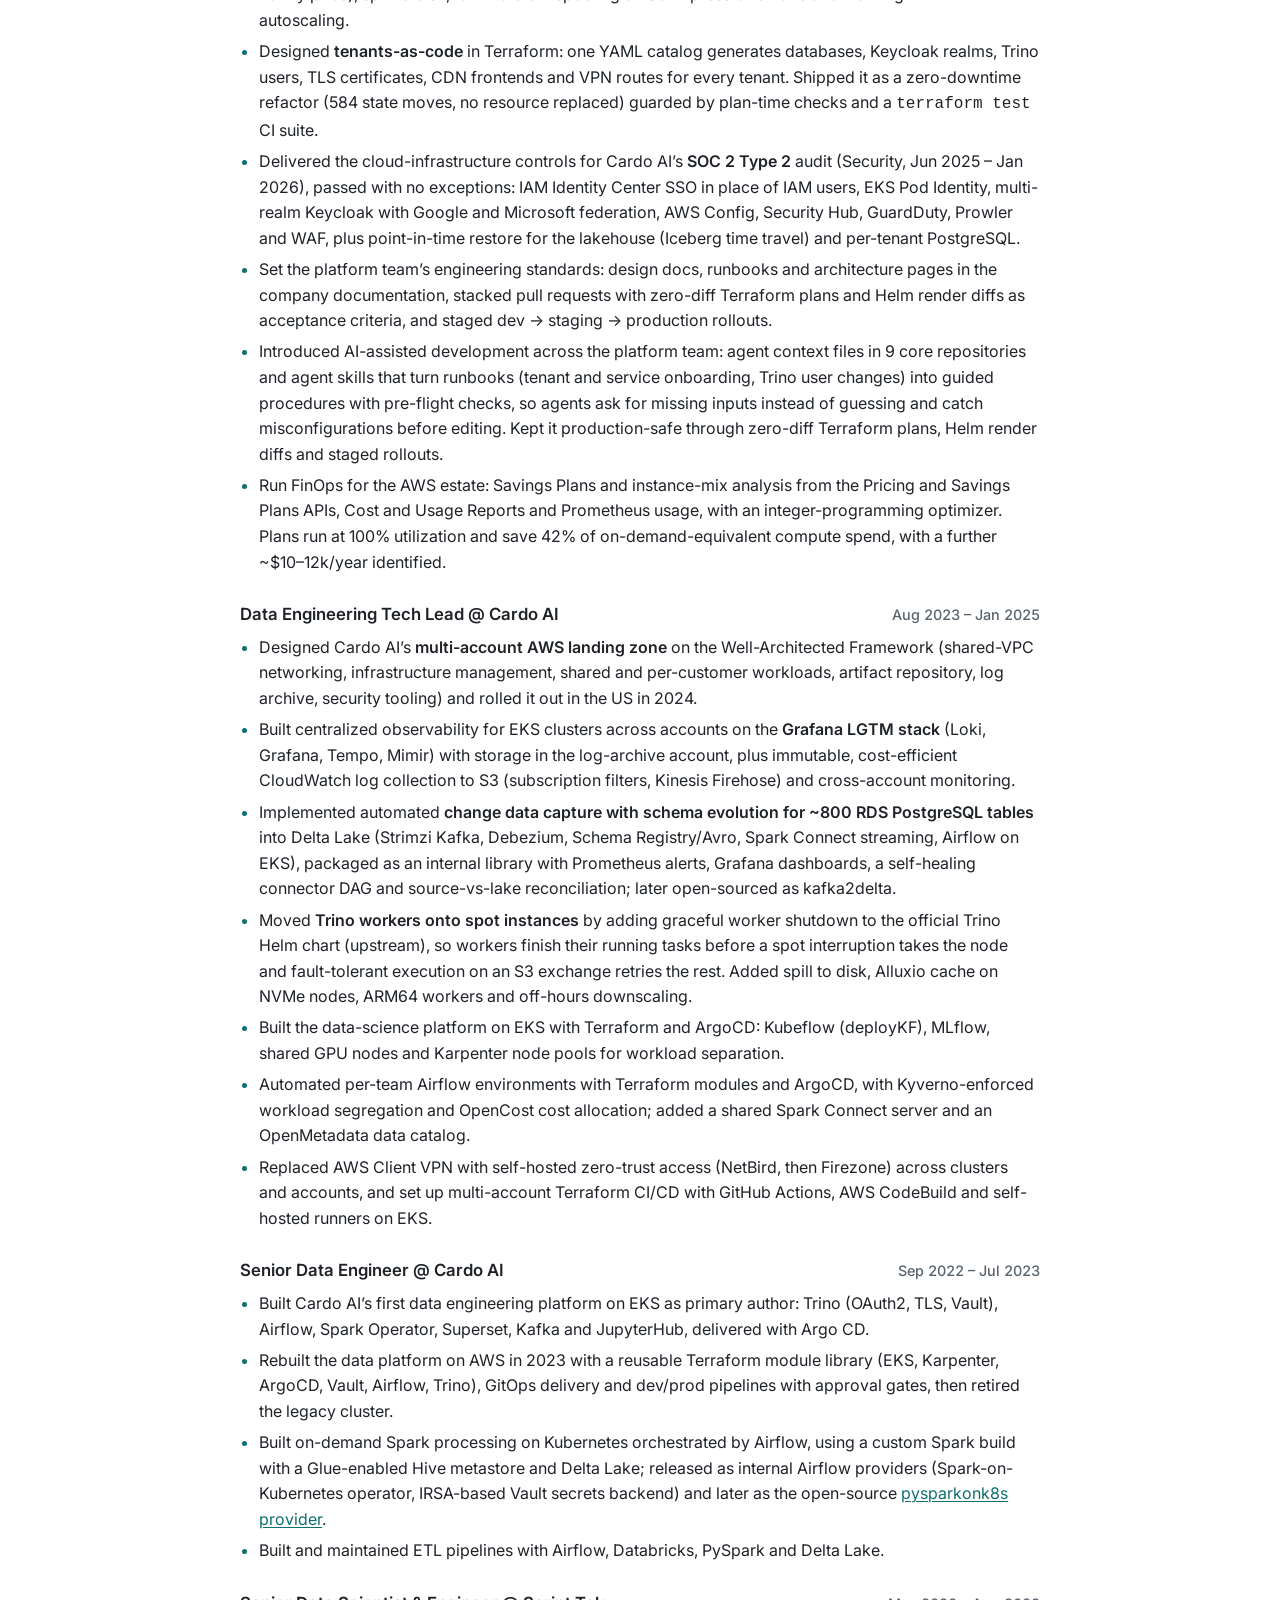
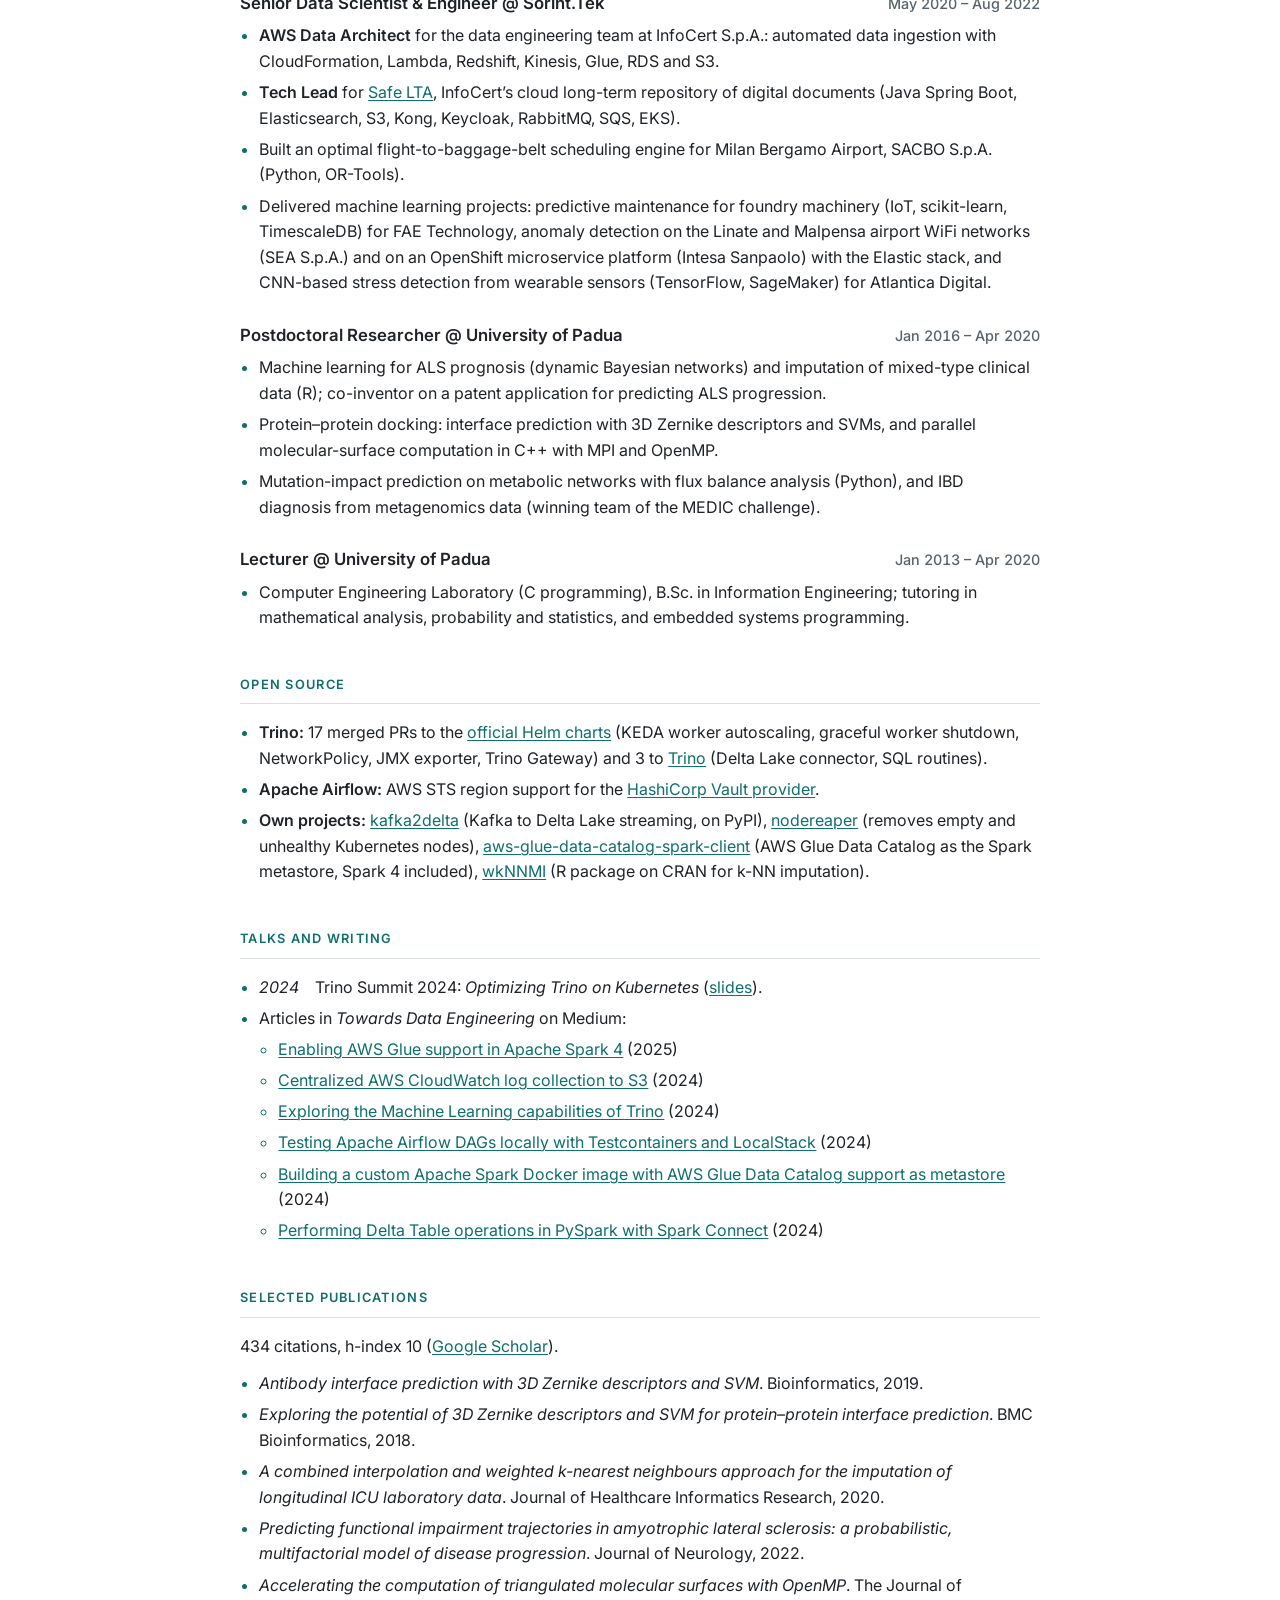
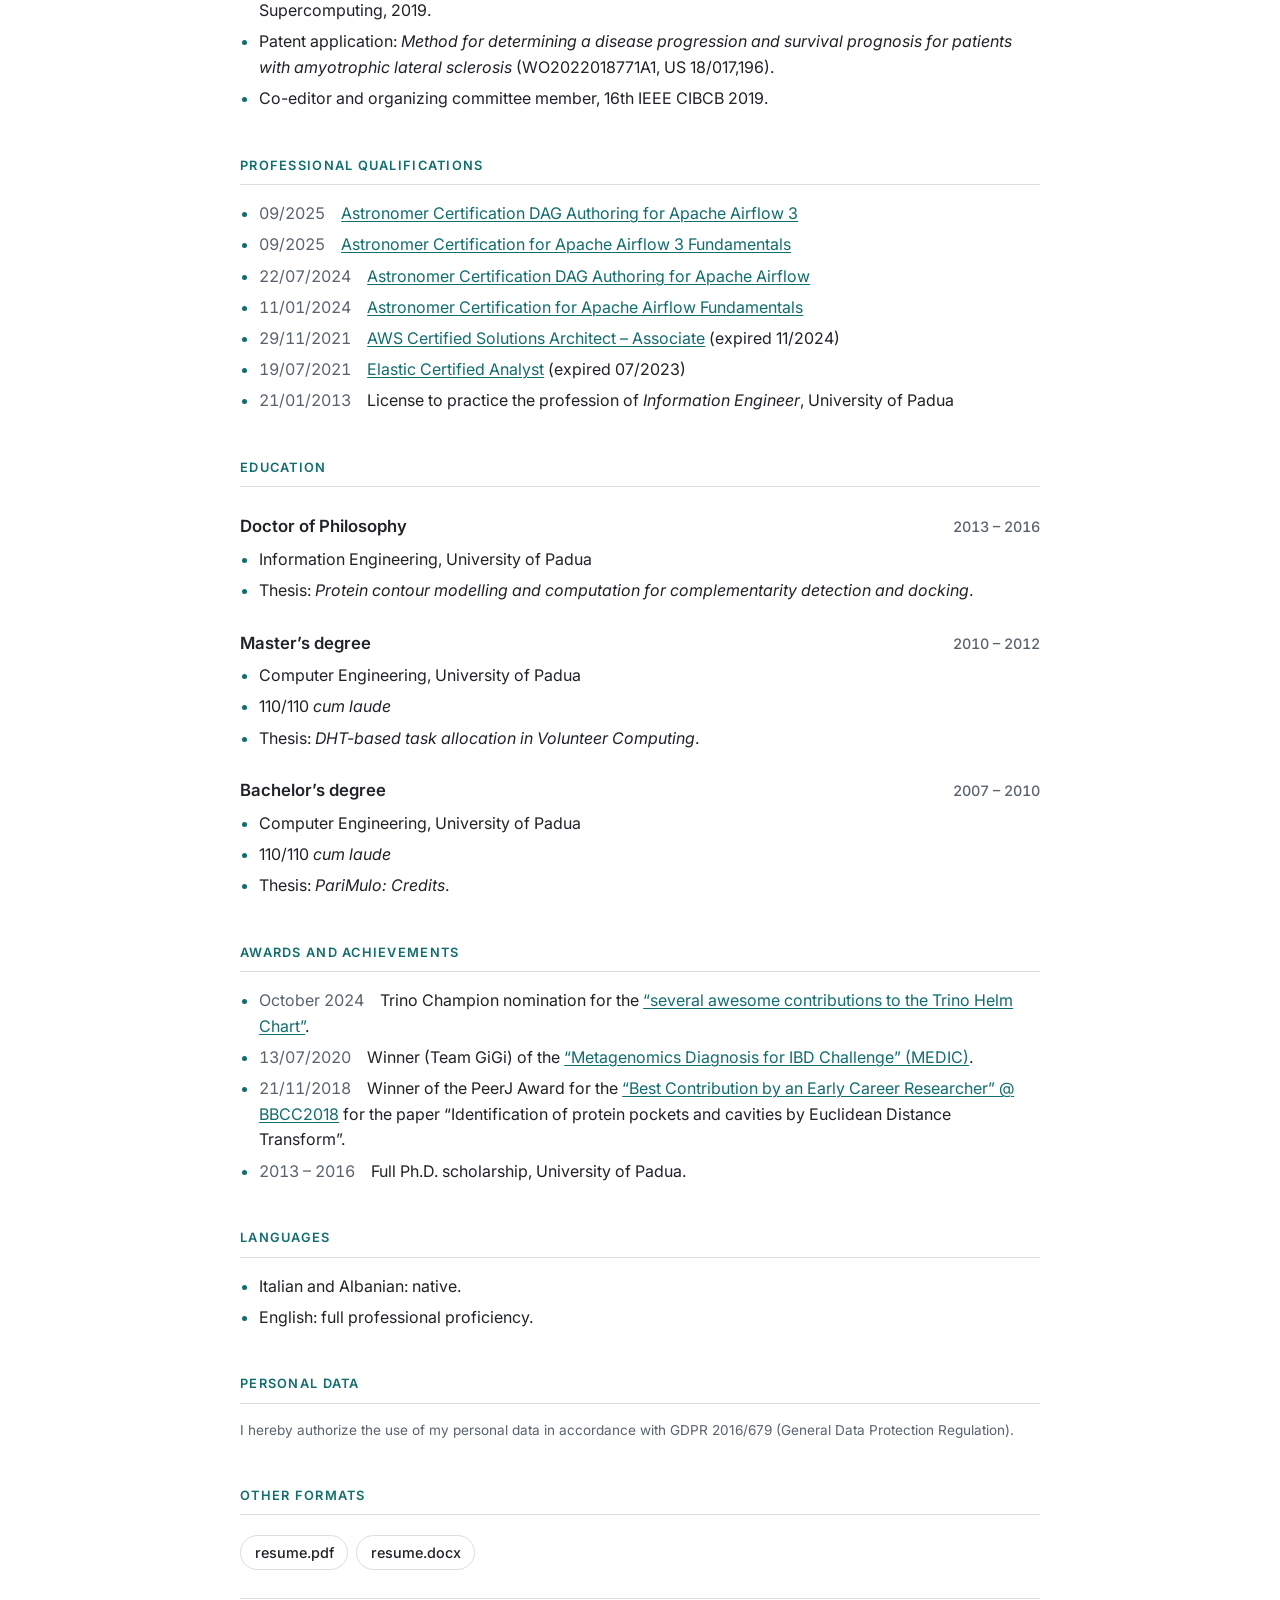
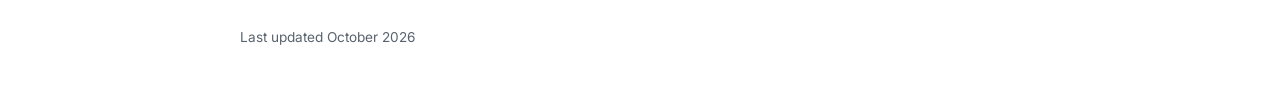
==== commit c04c79d2: "deploy: c9d2e72f278d217fe513325c450bce9d8548f889" ====
--- a/resume.html
+++ b/resume.html
@@ -294,6 +294,16 @@
       }
   }
   </style>
+  <meta name="description" content="Head of Platform &amp; Data Engineering at Cardo AI. Trino, Spark, Iceberg and Kubernetes on AWS; open source, talks and publications.">
+  <!-- Link previews (LinkedIn, Slack, ...). og-image.png is a screenshot of this page's header, made by `make og` -->
+  <meta property="og:type" content="profile">
+  <meta property="og:title" content="Sebastian Daberdaku · Resume">
+  <meta property="og:description" content="Head of Platform &amp; Data Engineering at Cardo AI. Trino, Spark, Iceberg and Kubernetes on AWS; open source, talks and publications.">
+  <meta property="og:url" content="https://sdaberdaku.github.io/resume/">
+  <meta property="og:image" content="https://sdaberdaku.github.io/resume/og-image.png">
+  <meta property="og:image:width" content="1200">
+  <meta property="og:image:height" content="630">
+  <meta name="twitter:card" content="summary_large_image">
 </head>
 <body>
 <h1 id="sebastian-daberdaku-ph.d.-head-of-platform-data-engineering-cardo-ai">Sebastian Daberdaku, Ph.D. </h1>
@@ -405,8 +415,8 @@
 </ul>
 <h2 id="professional-qualifications">Professional Qualifications</h2>
 <ul>
-<li><em>09/2025</em>   Astronomer Certification DAG Authoring for Apache Airflow 3</li>
-<li><em>09/2025</em>   Astronomer Certification for Apache Airflow 3 Fundamentals</li>
+<li><em>09/2025</em>   <a href="https://www.credly.com/badges/ad3f86d0-abf2-4040-9d21-70c945657aec" target="_blank">Astronomer Certification DAG Authoring for Apache Airflow 3</a></li>
+<li><em>09/2025</em>   <a href="https://www.credly.com/badges/b5caf4c9-ff5c-4a25-89aa-46d4824a356c" target="_blank">Astronomer Certification for Apache Airflow 3 Fundamentals</a></li>
 <li><em>22/07/2024</em>   <a href="https://www.credly.com/badges/cee6799e-a894-4b07-9dcd-76692a018806" target="_blank">Astronomer Certification DAG Authoring for Apache Airflow</a></li>
 <li><em>11/01/2024</em>   <a href="https://www.credly.com/badges/184f3897-c798-4494-b67c-10952a2fa147" target="_blank">Astronomer Certification for Apache Airflow Fundamentals</a></li>
 <li><em>29/11/2021</em>   <a href="https://www.credly.com/badges/ce36cfb1-e1d5-49fb-9b17-1716044a1aab" target="_blank">AWS Certified Solutions Architect – Associate</a> (expired 11/2024)</li>
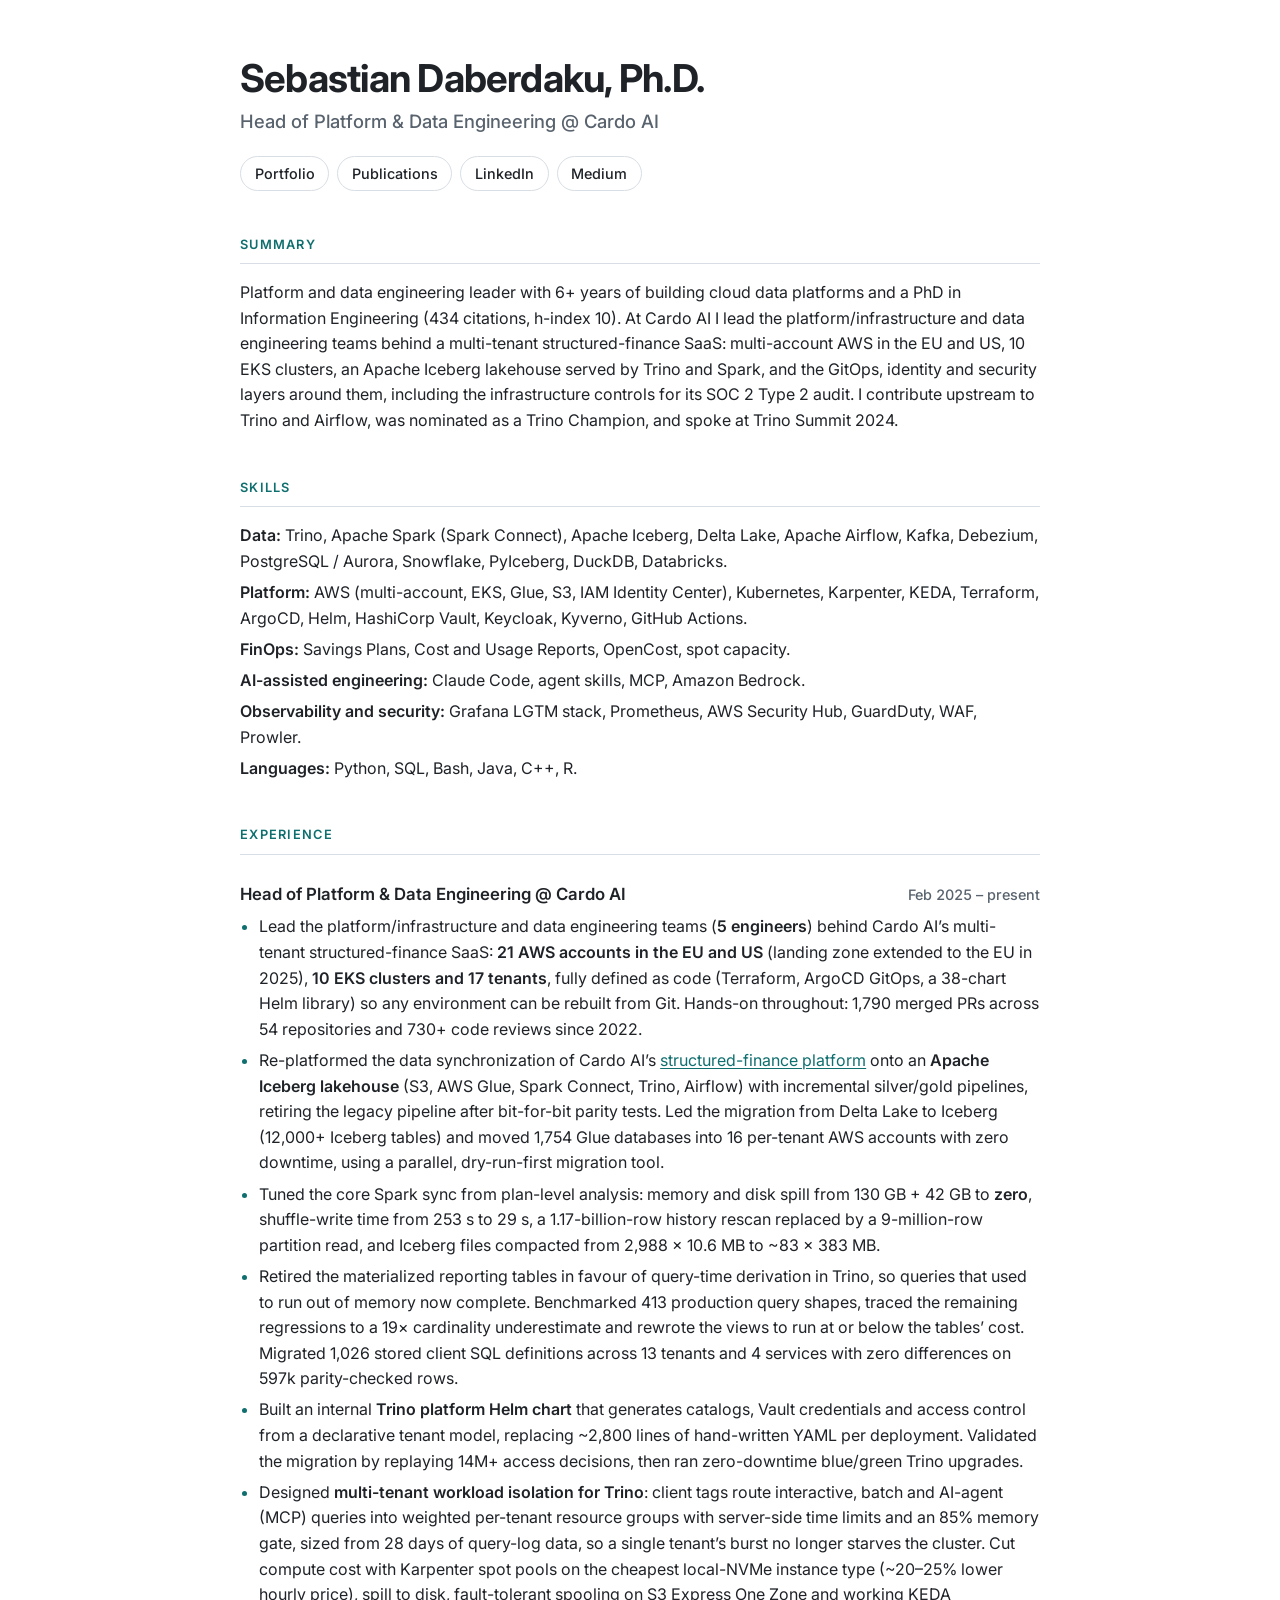
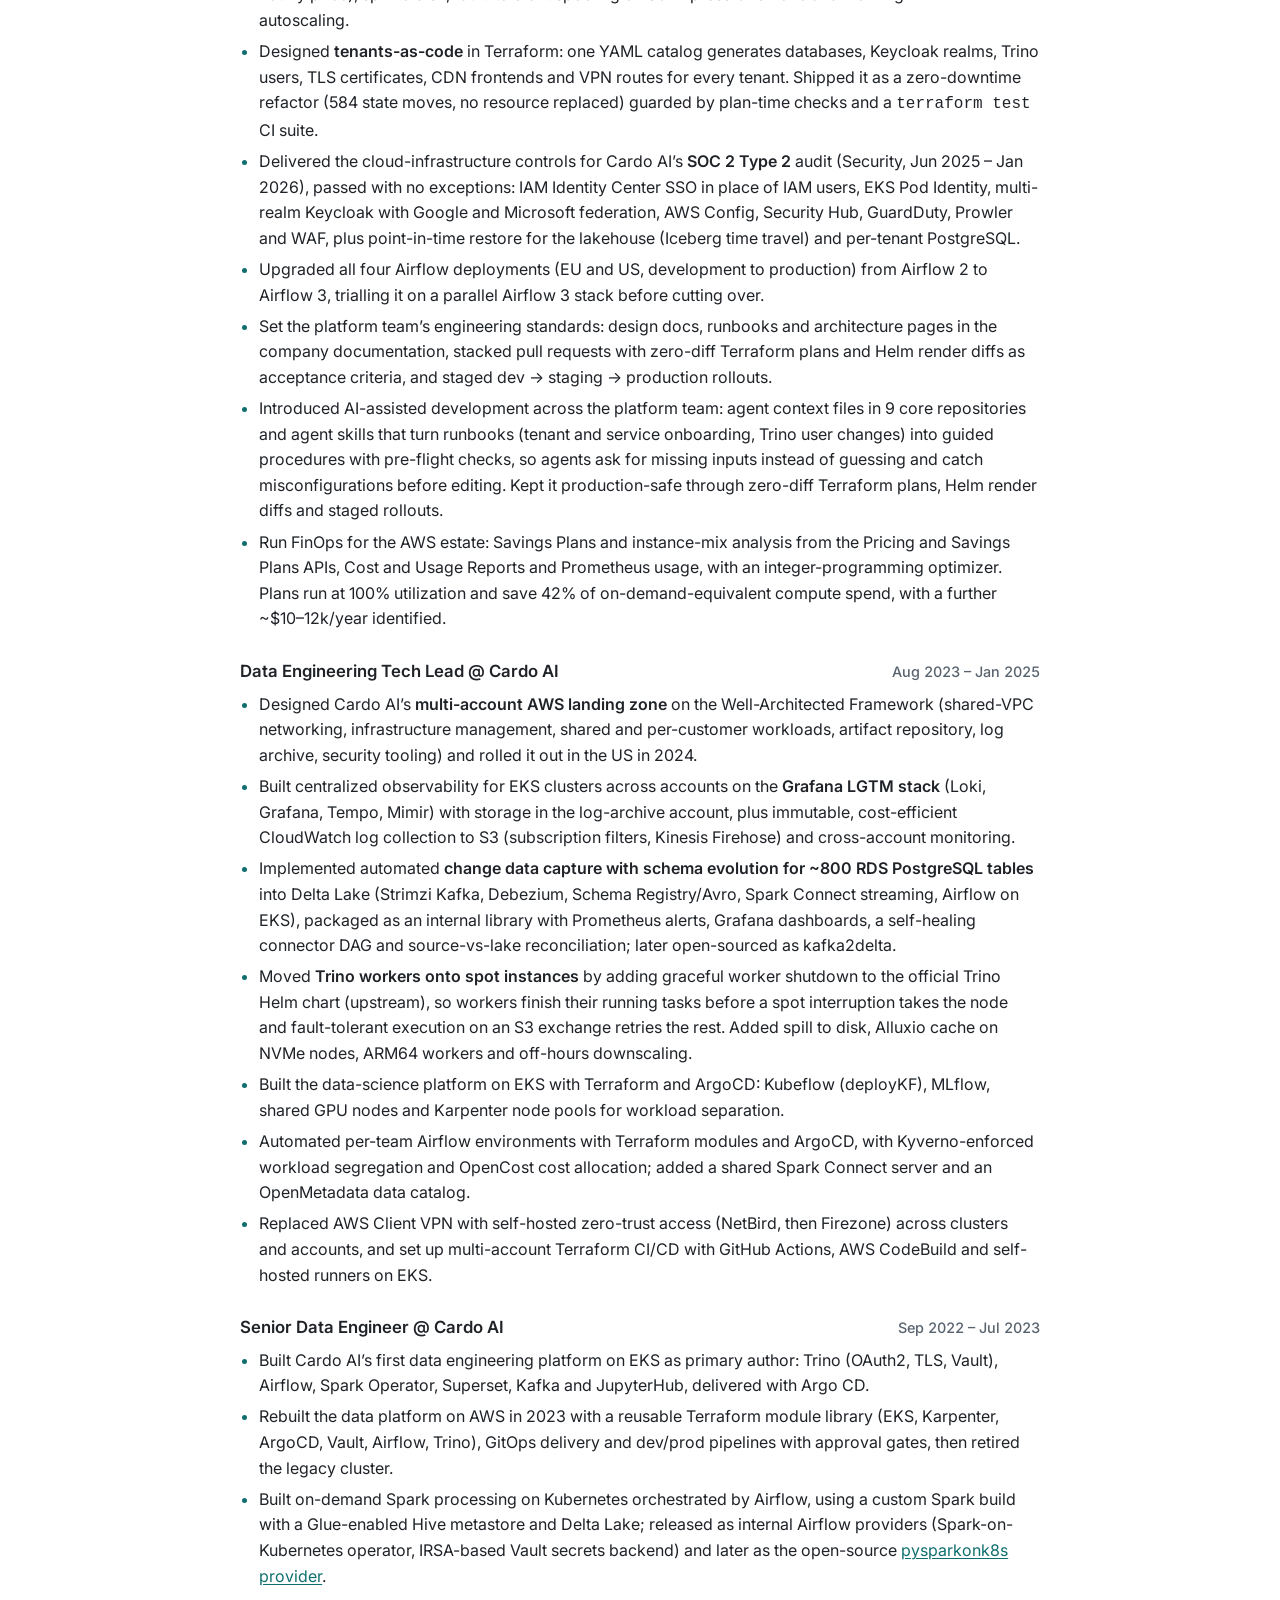
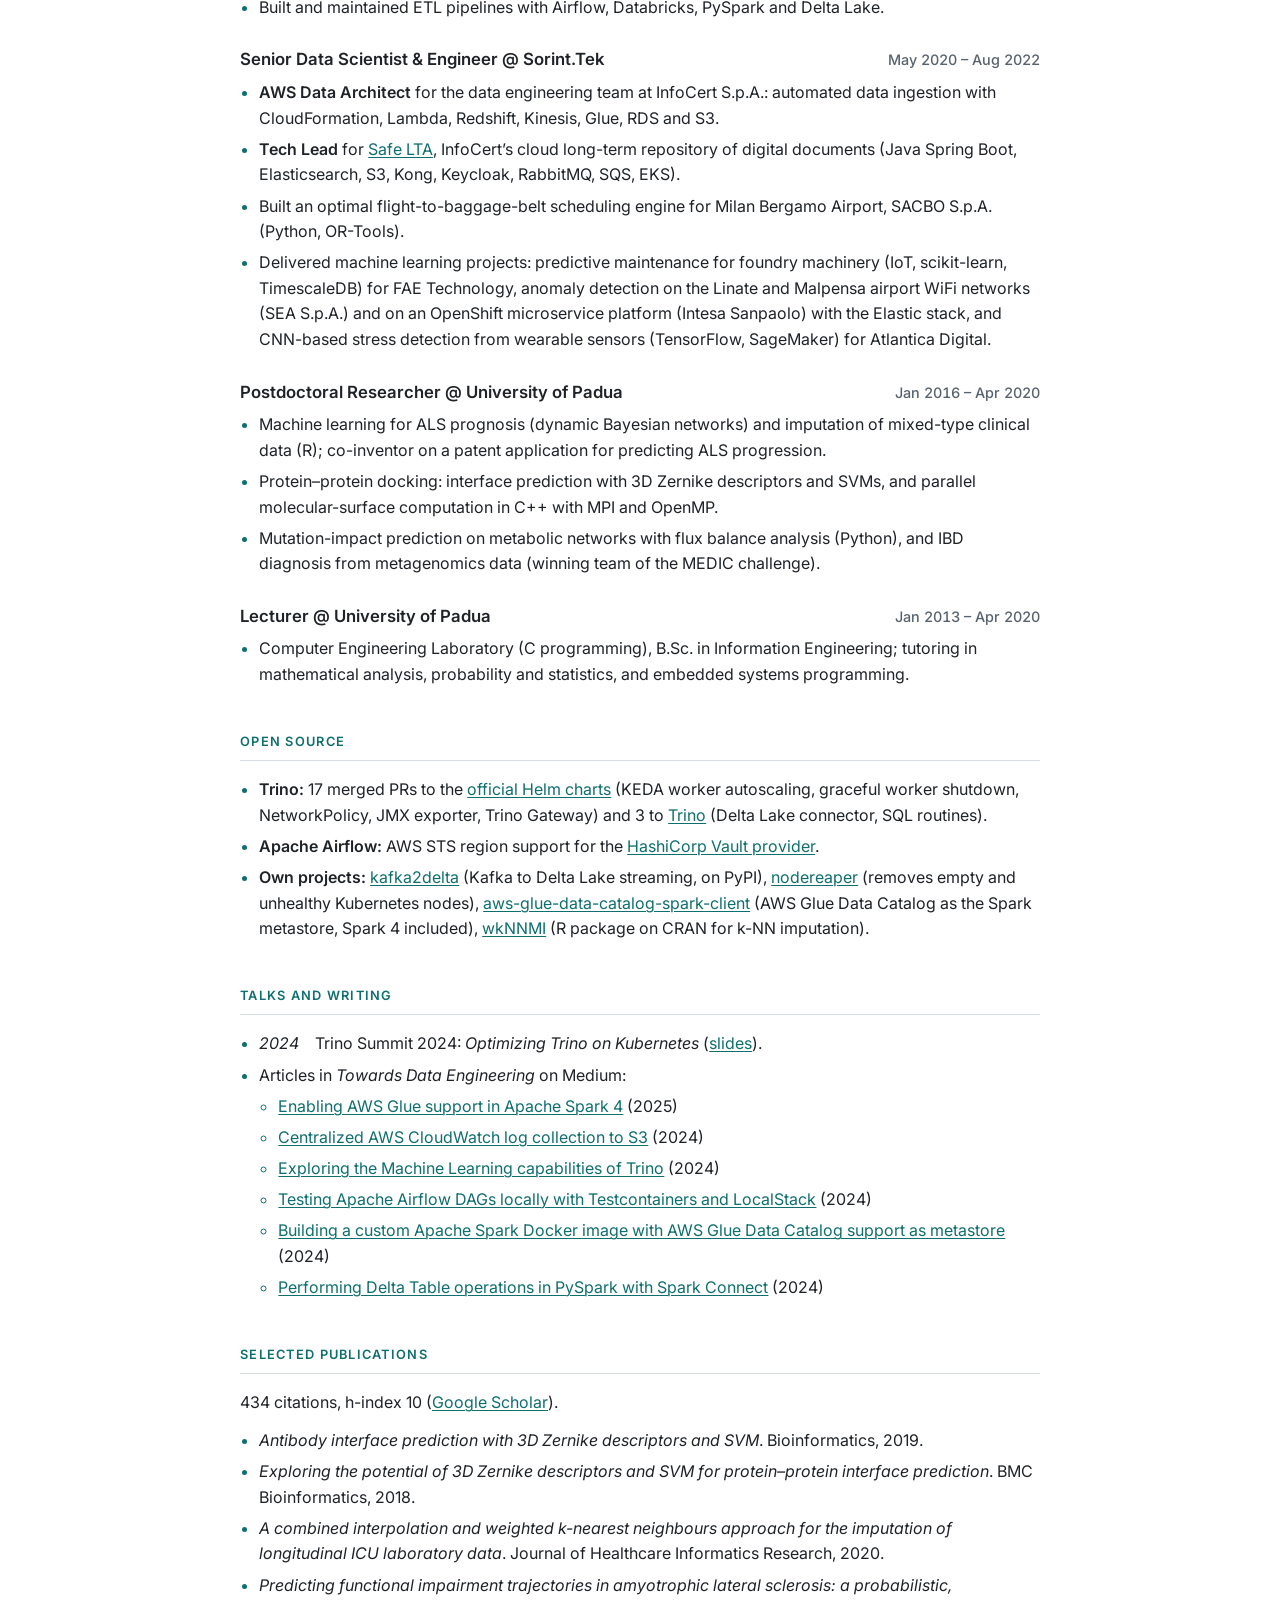
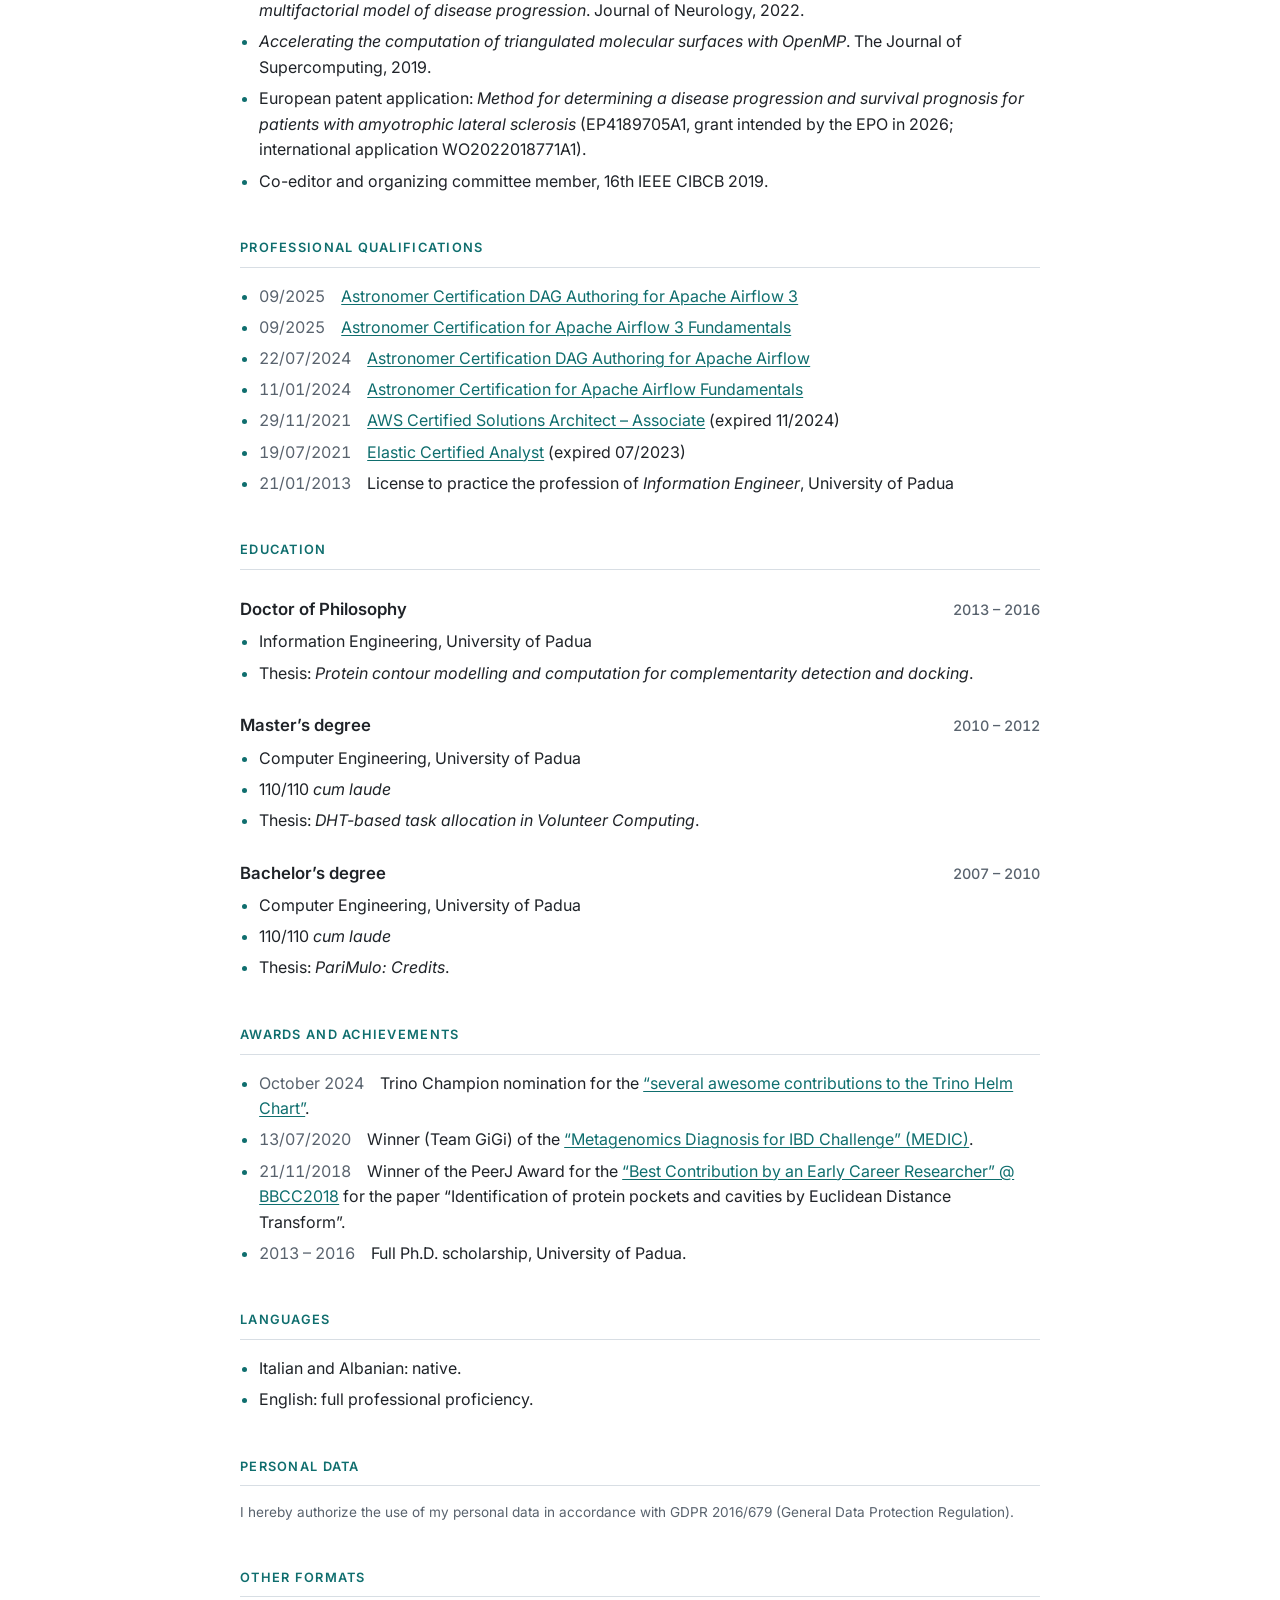
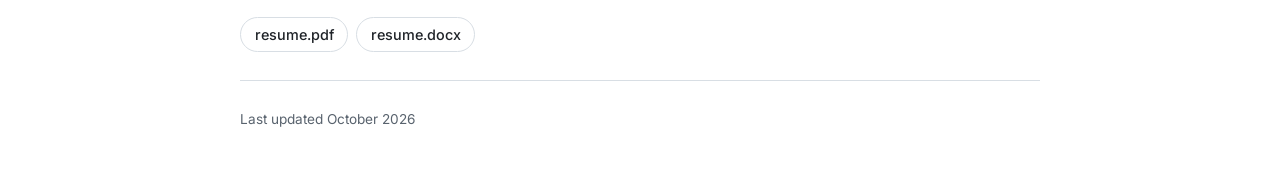
==== commit 5ee21c3d: "deploy: 2be82a2ed65dedd7923aaef120fd99e7171802f1" ====
--- a/resume.html
+++ b/resume.html
@@ -345,6 +345,7 @@
 <li>Designed <strong>multi-tenant workload isolation for Trino</strong>: client tags route interactive, batch and AI-agent (MCP) queries into weighted per-tenant resource groups with server-side time limits and an 85% memory gate, sized from 28 days of query-log data, so a single tenant’s burst no longer starves the cluster. Cut compute cost with Karpenter spot pools on the cheapest local-NVMe instance type (~20–25% lower hourly price), spill to disk, fault-tolerant spooling on S3 Express One Zone and working KEDA autoscaling.</li>
 <li>Designed <strong>tenants-as-code</strong> in Terraform: one YAML catalog generates databases, Keycloak realms, Trino users, TLS certificates, CDN frontends and VPN routes for every tenant. Shipped it as a zero-downtime refactor (584 state moves, no resource replaced) guarded by plan-time checks and a <code>terraform test</code> CI suite.</li>
 <li>Delivered the cloud-infrastructure controls for Cardo AI’s <strong>SOC 2 Type 2</strong> audit (Security, Jun 2025 – Jan 2026), passed with no exceptions: IAM Identity Center SSO in place of IAM users, EKS Pod Identity, multi-realm Keycloak with Google and Microsoft federation, AWS Config, Security Hub, GuardDuty, Prowler and WAF, plus point-in-time restore for the lakehouse (Iceberg time travel) and per-tenant PostgreSQL.</li>
+<li>Upgraded all four Airflow deployments (EU and US, development to production) from Airflow 2 to Airflow 3, trialling it on a parallel Airflow 3 stack before cutting over.</li>
 <li>Set the platform team’s engineering standards: design docs, runbooks and architecture pages in the company documentation, stacked pull requests with zero-diff Terraform plans and Helm render diffs as acceptance criteria, and staged dev → staging → production rollouts.</li>
 <li>Introduced AI-assisted development across the platform team: agent context files in 9 core repositories and agent skills that turn runbooks (tenant and service onboarding, Trino user changes) into guided procedures with pre-flight checks, so agents ask for missing inputs instead of guessing and catch misconfigurations before editing. Kept it production-safe through zero-diff Terraform plans, Helm render diffs and staged rollouts.</li>
 <li>Run FinOps for the AWS estate: Savings Plans and instance-mix analysis from the Pricing and Savings Plans APIs, Cost and Usage Reports and Prometheus usage, with an integer-programming optimizer. Plans run at 100% utilization and save 42% of on-demand-equivalent compute spend, with a further ~$10–12k/year identified.</li>
@@ -410,7 +411,7 @@
 <li><em>A combined interpolation and weighted k-nearest neighbours approach for the imputation of longitudinal ICU laboratory data</em>. Journal of Healthcare Informatics Research, 2020.</li>
 <li><em>Predicting functional impairment trajectories in amyotrophic lateral sclerosis: a probabilistic, multifactorial model of disease progression</em>. Journal of Neurology, 2022.</li>
 <li><em>Accelerating the computation of triangulated molecular surfaces with OpenMP</em>. The Journal of Supercomputing, 2019.</li>
-<li>Patent application: <em>Method for determining a disease progression and survival prognosis for patients with amyotrophic lateral sclerosis</em> (WO2022018771A1, US 18/017,196).</li>
+<li>European patent application: <em>Method for determining a disease progression and survival prognosis for patients with amyotrophic lateral sclerosis</em> (EP4189705A1, grant intended by the EPO in 2026; international application WO2022018771A1).</li>
 <li>Co-editor and organizing committee member, 16th IEEE CIBCB 2019.</li>
 </ul>
 <h2 id="professional-qualifications">Professional Qualifications</h2>
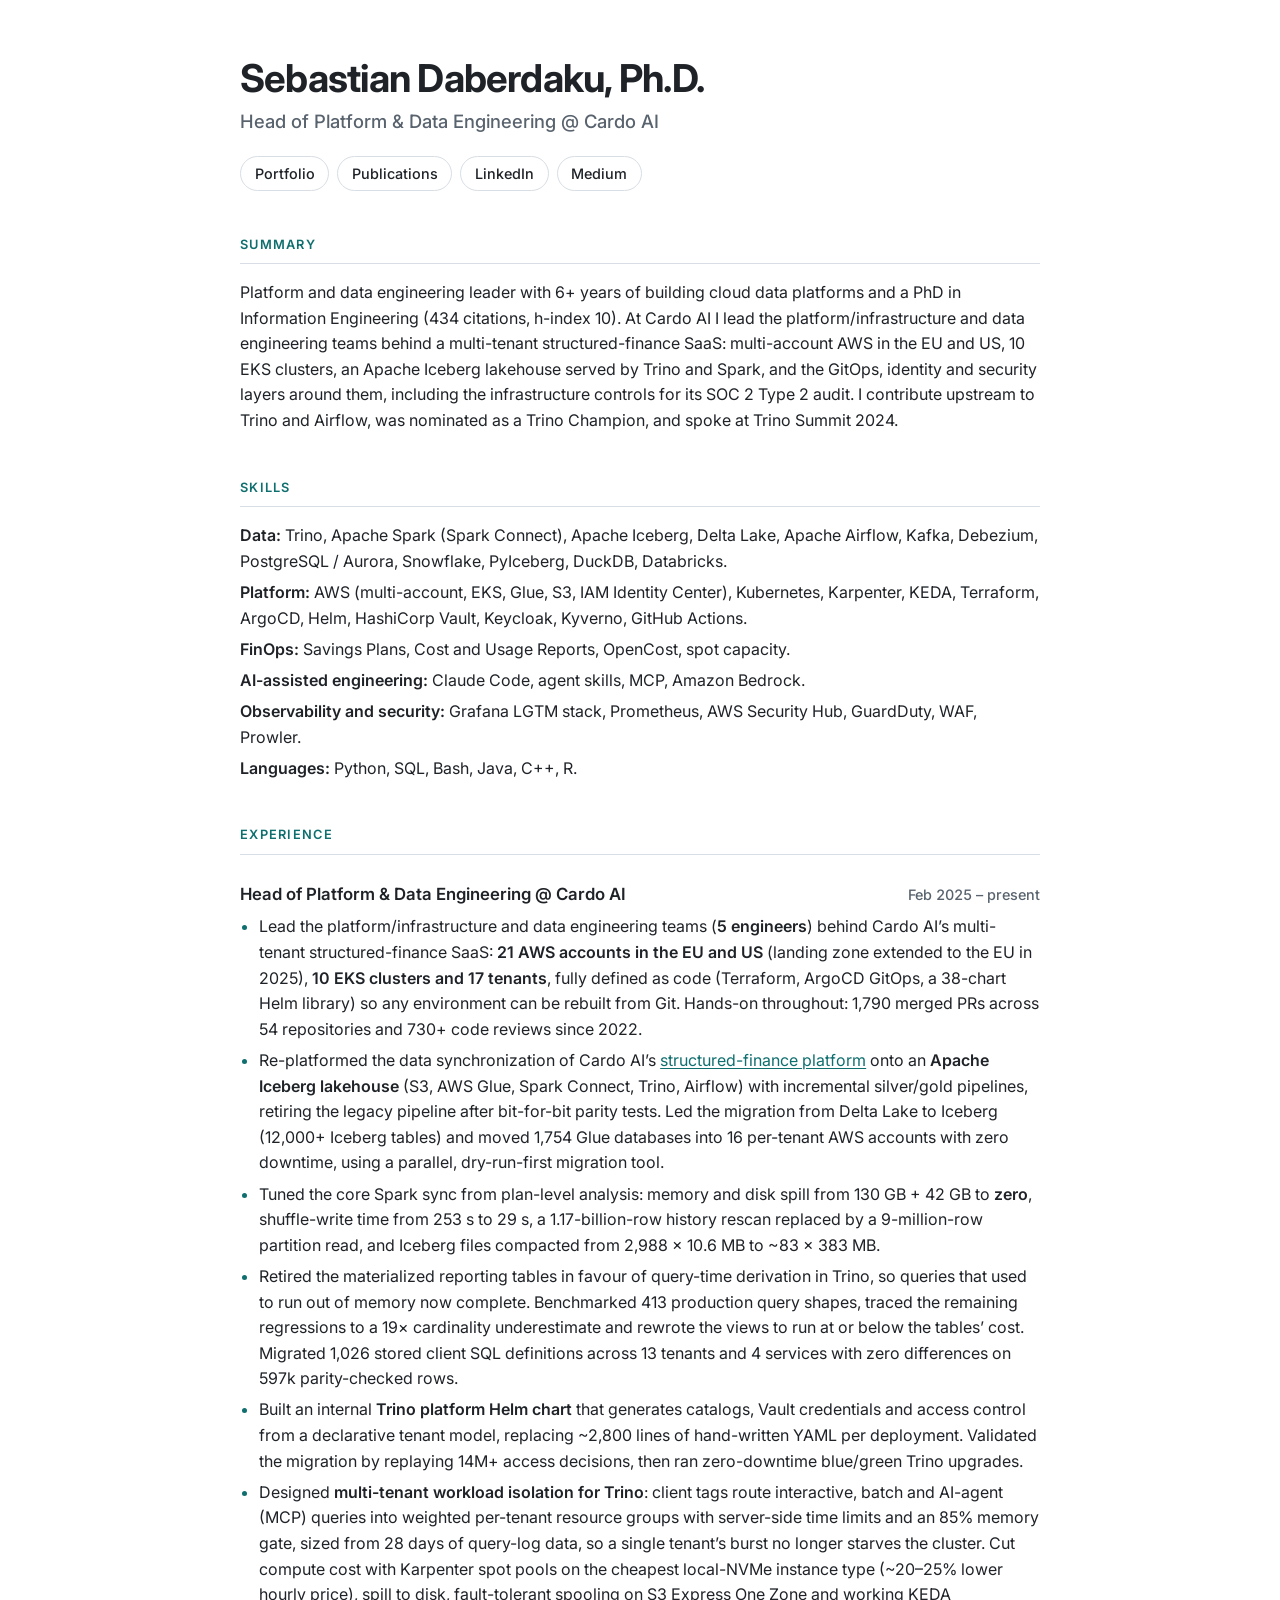
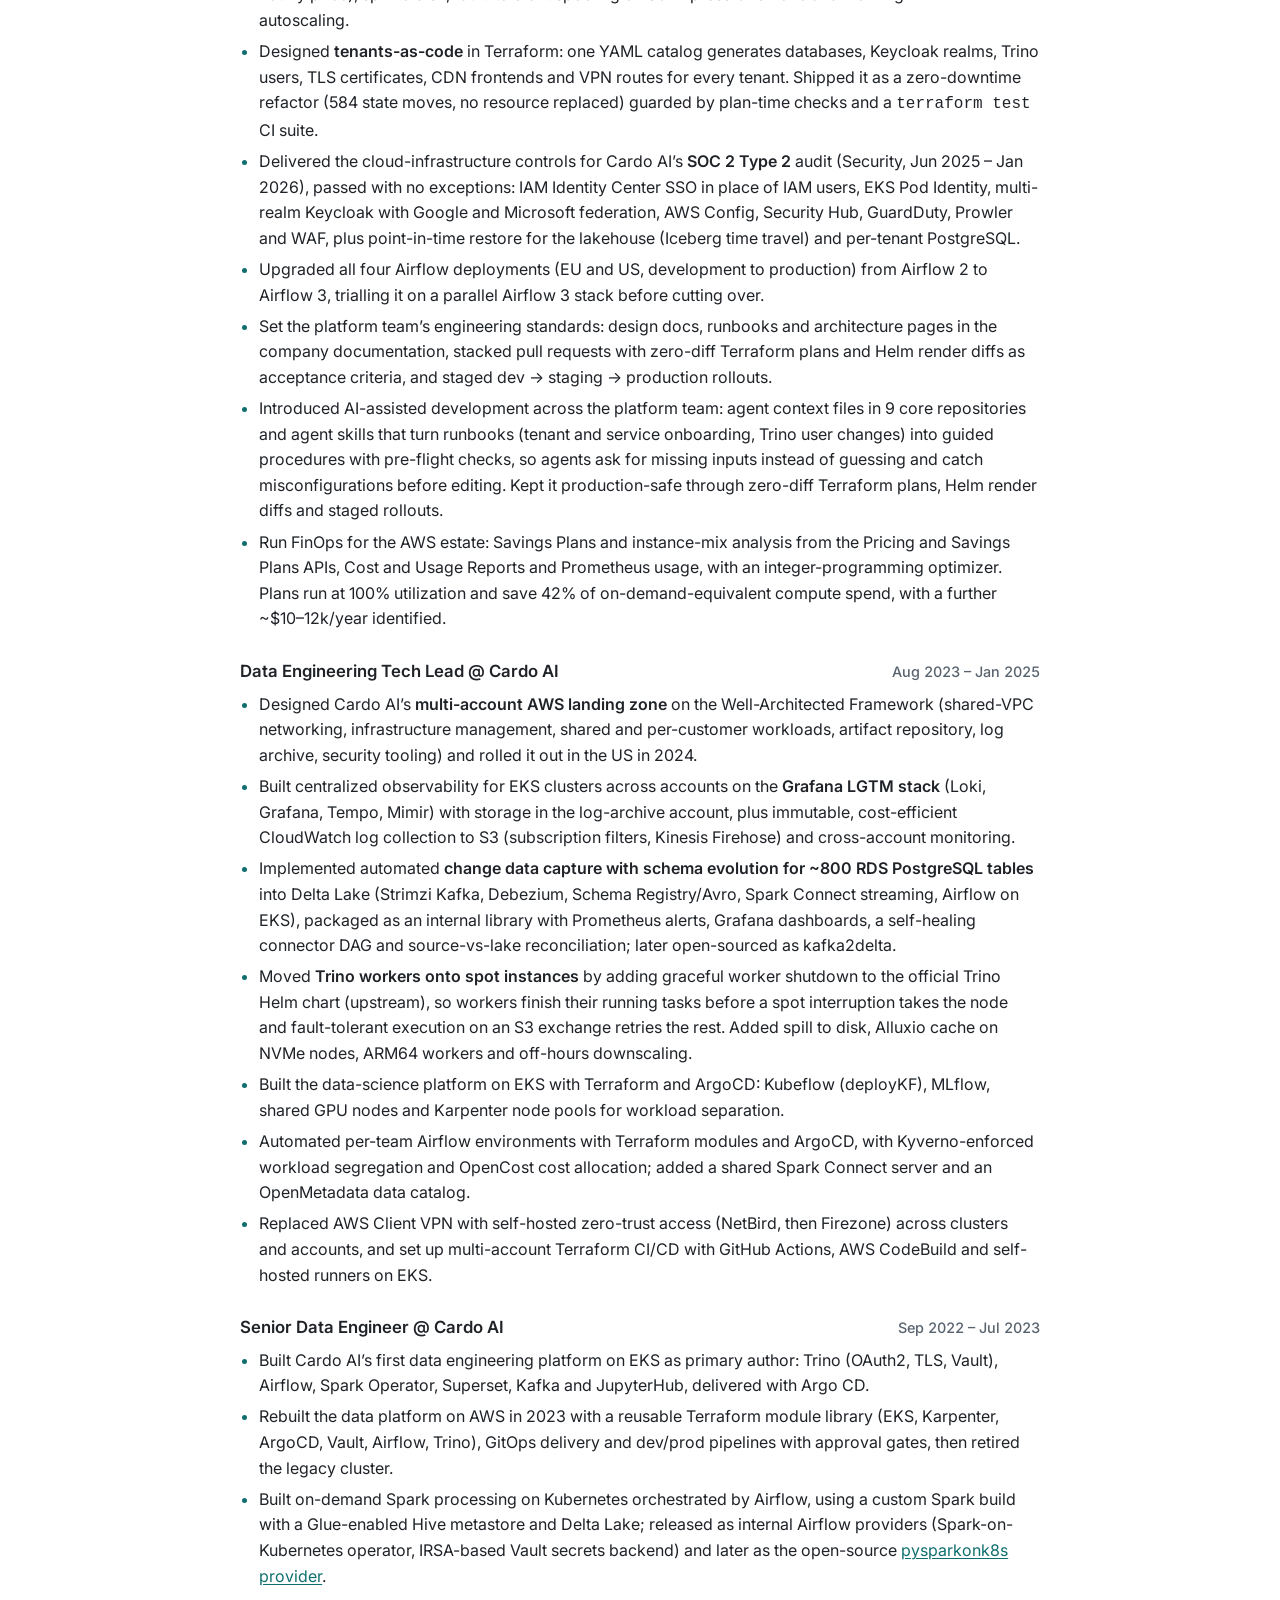
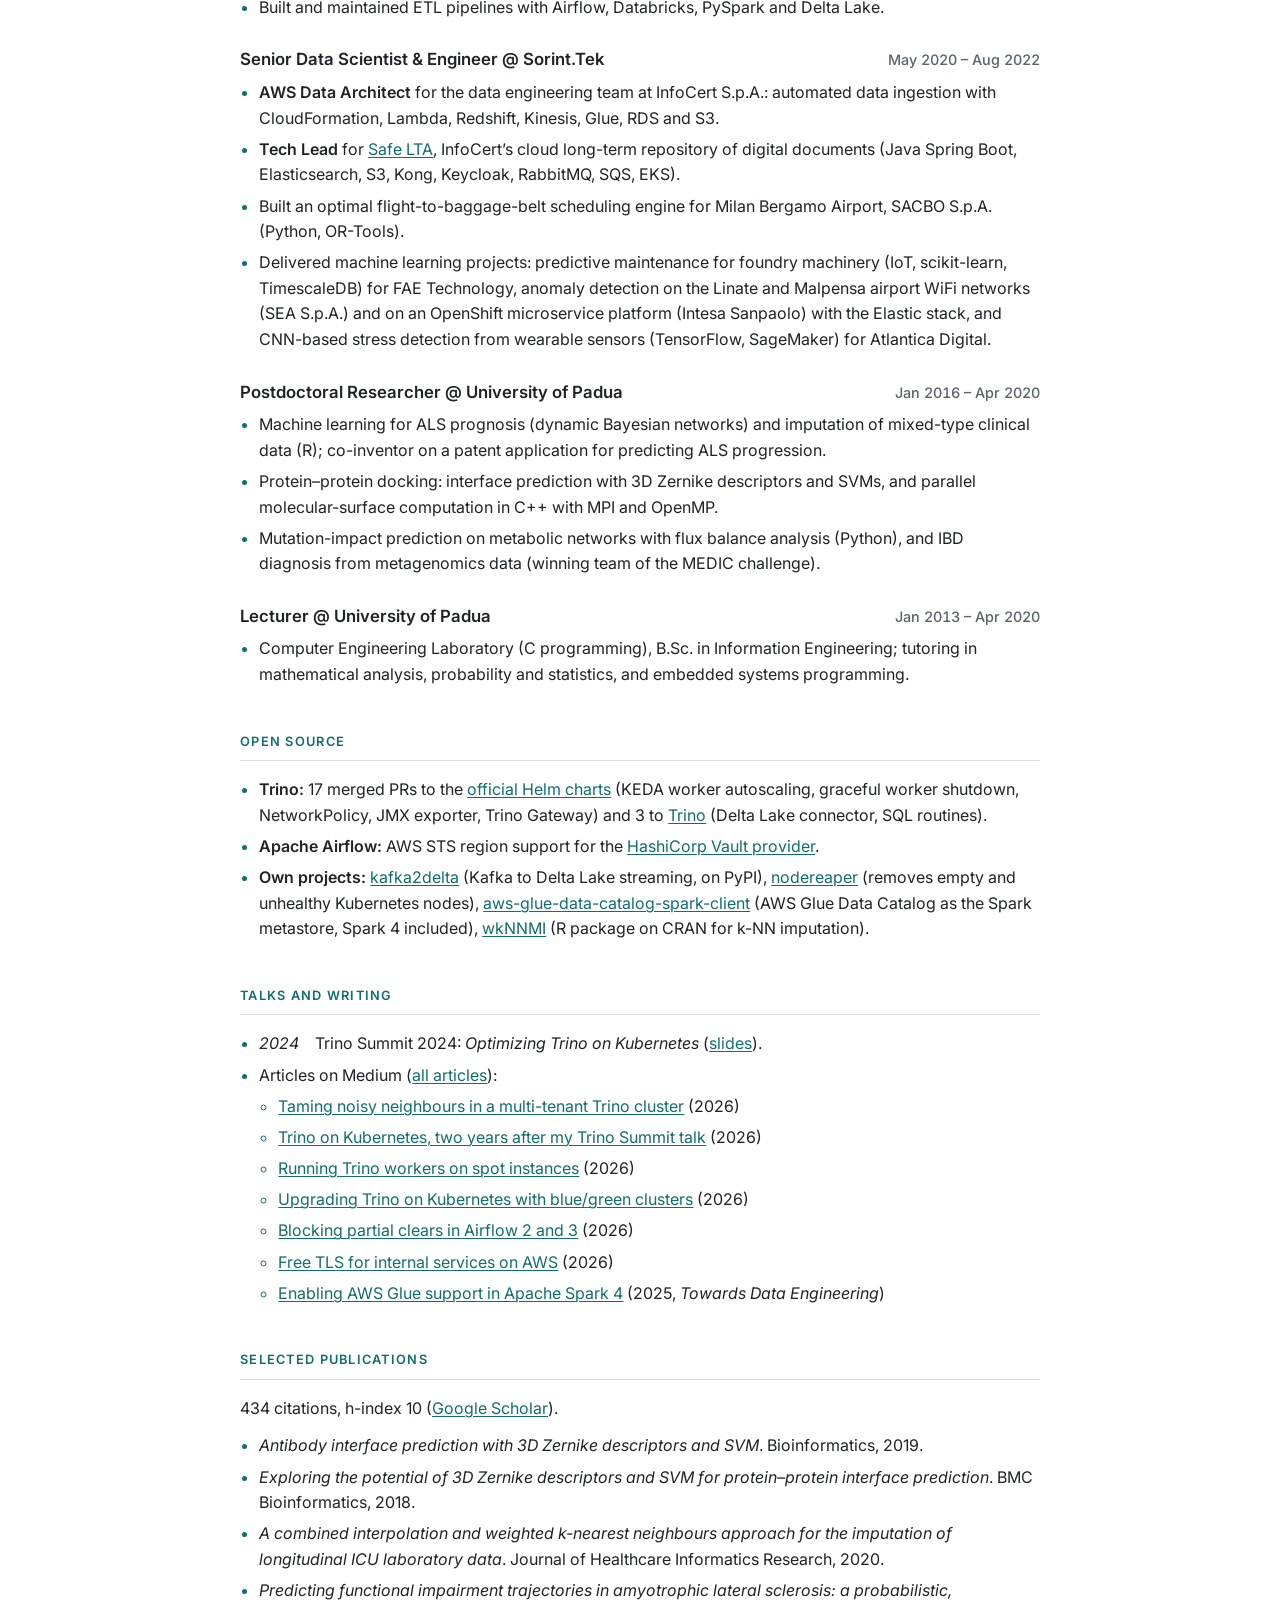
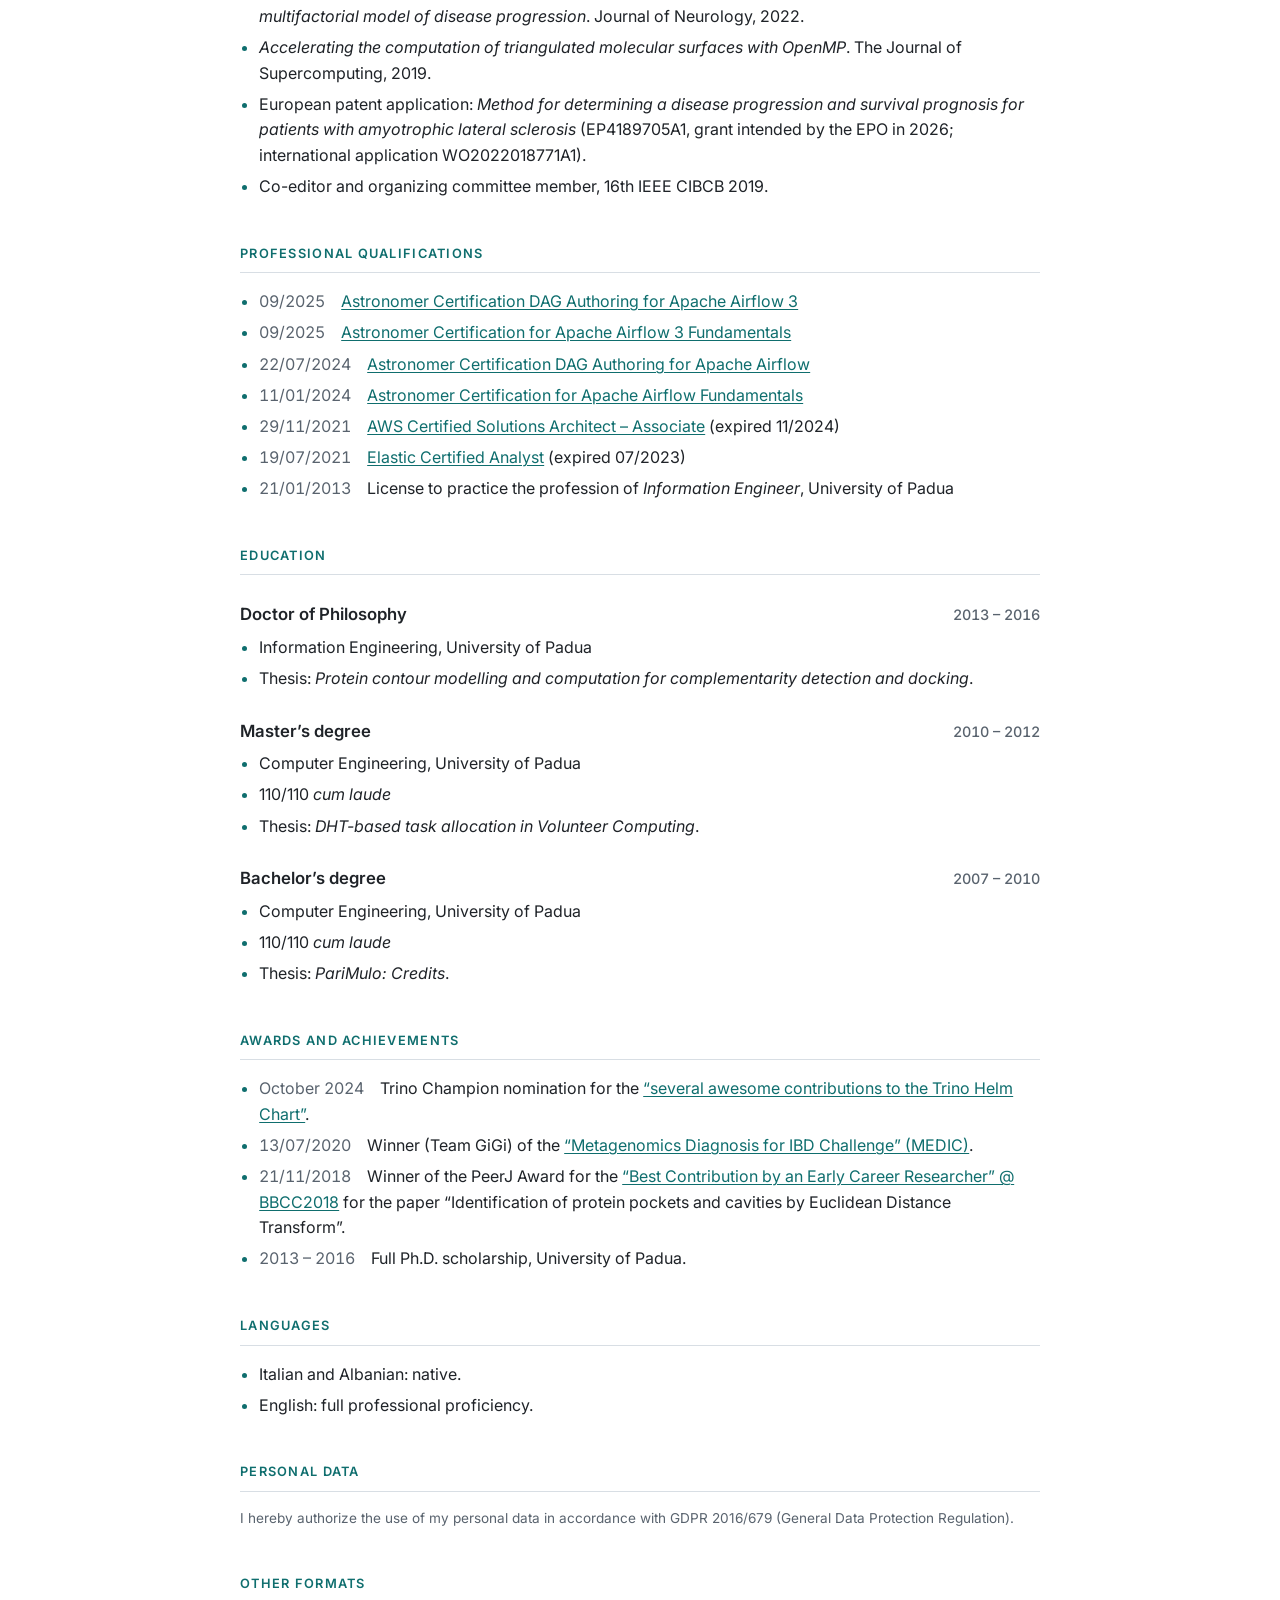
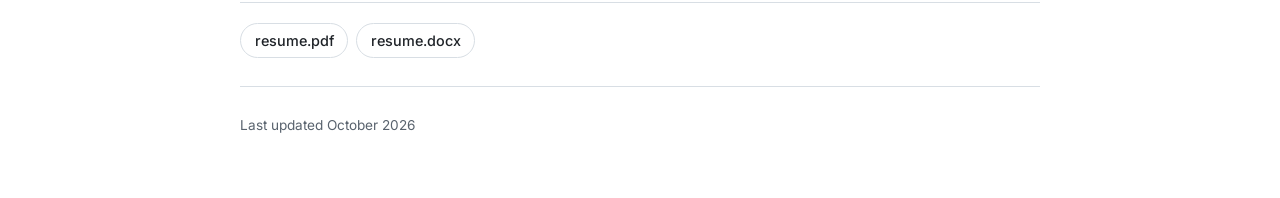
==== commit 1f55553f: "deploy: ed9fd5f801b4efec4a33d9a0e9a4a4ae59f227b5" ====
--- a/resume.html
+++ b/resume.html
@@ -393,14 +393,15 @@
 <h2 id="talks-and-writing">Talks and Writing</h2>
 <ul>
 <li><em>2024</em>   Trino Summit 2024: <em>Optimizing Trino on Kubernetes</em> (<a href="https://sdaberdaku.github.io/optimizing-trino-on-k8s/" target="_blank">slides</a>).</li>
-<li>Articles in <em>Towards Data Engineering</em> on Medium:
-<ul>
-<li><a href="https://medium.com/towards-data-engineering/enabling-aws-glue-support-in-apache-spark-4-2c1fca7a7149" target="_blank">Enabling AWS Glue support in Apache Spark 4</a> (2025)</li>
-<li><a href="https://medium.com/towards-data-engineering/centralized-aws-cloudwatch-log-collection-to-s3-7f66a066b48b" target="_blank">Centralized AWS CloudWatch log collection to S3</a> (2024)</li>
-<li><a href="https://medium.com/towards-data-engineering/exploring-the-machine-learning-capabilities-of-trino-b35a43a2b1d6" target="_blank">Exploring the Machine Learning capabilities of Trino</a> (2024)</li>
-<li><a href="https://medium.com/towards-data-engineering/testing-apache-airflow-dags-locally-with-testcontainers-and-localstack-6bca9ff62d61" target="_blank">Testing Apache Airflow DAGs locally with Testcontainers and LocalStack</a> (2024)</li>
-<li><a href="https://medium.com/towards-data-engineering/building-a-custom-apache-spark-docker-image-with-aws-glue-data-catalog-support-as-metastore-95ef9a709794" target="_blank">Building a custom Apache Spark Docker image with AWS Glue Data Catalog support as metastore</a> (2024)</li>
-<li><a href="https://medium.com/towards-data-engineering/performing-delta-table-operations-in-pyspark-with-spark-connect-3925b08d4766" target="_blank">Performing Delta Table operations in PySpark with Spark Connect</a> (2024)</li>
+<li>Articles on Medium (<a href="https://medium.com/@sebastiandaberdaku" target="_blank">all articles</a>):
+<ul>
+<li><a href="https://medium.com/@sebastiandaberdaku/taming-noisy-neighbours-in-a-multi-tenant-trino-cluster-d34b98d42305" target="_blank">Taming noisy neighbours in a multi-tenant Trino cluster</a> (2026)</li>
+<li><a href="https://medium.com/@sebastiandaberdaku/trino-on-kubernetes-two-years-after-my-trino-summit-talk-e8a41db8486e" target="_blank">Trino on Kubernetes, two years after my Trino Summit talk</a> (2026)</li>
+<li><a href="https://medium.com/@sebastiandaberdaku/running-trino-workers-on-spot-instances-29ab409ed5ae" target="_blank">Running Trino workers on spot instances</a> (2026)</li>
+<li><a href="https://medium.com/@sebastiandaberdaku/upgrading-trino-on-kubernetes-with-blue-green-clusters-62adf8e15ab1" target="_blank">Upgrading Trino on Kubernetes with blue/green clusters</a> (2026)</li>
+<li><a href="https://medium.com/@sebastiandaberdaku/blocking-partial-clears-in-airflow-2-and-3-e6b54111dd4f" target="_blank">Blocking partial clears in Airflow 2 and 3</a> (2026)</li>
+<li><a href="https://medium.com/@sebastiandaberdaku/free-tls-for-internal-services-on-aws-34550740ed15" target="_blank">Free TLS for internal services on AWS</a> (2026)</li>
+<li><a href="https://medium.com/towards-data-engineering/enabling-aws-glue-support-in-apache-spark-4-2c1fca7a7149" target="_blank">Enabling AWS Glue support in Apache Spark 4</a> (2025, <em>Towards Data Engineering</em>)</li>
 </ul></li>
 </ul>
 <h2 id="selected-publications">Selected Publications</h2>
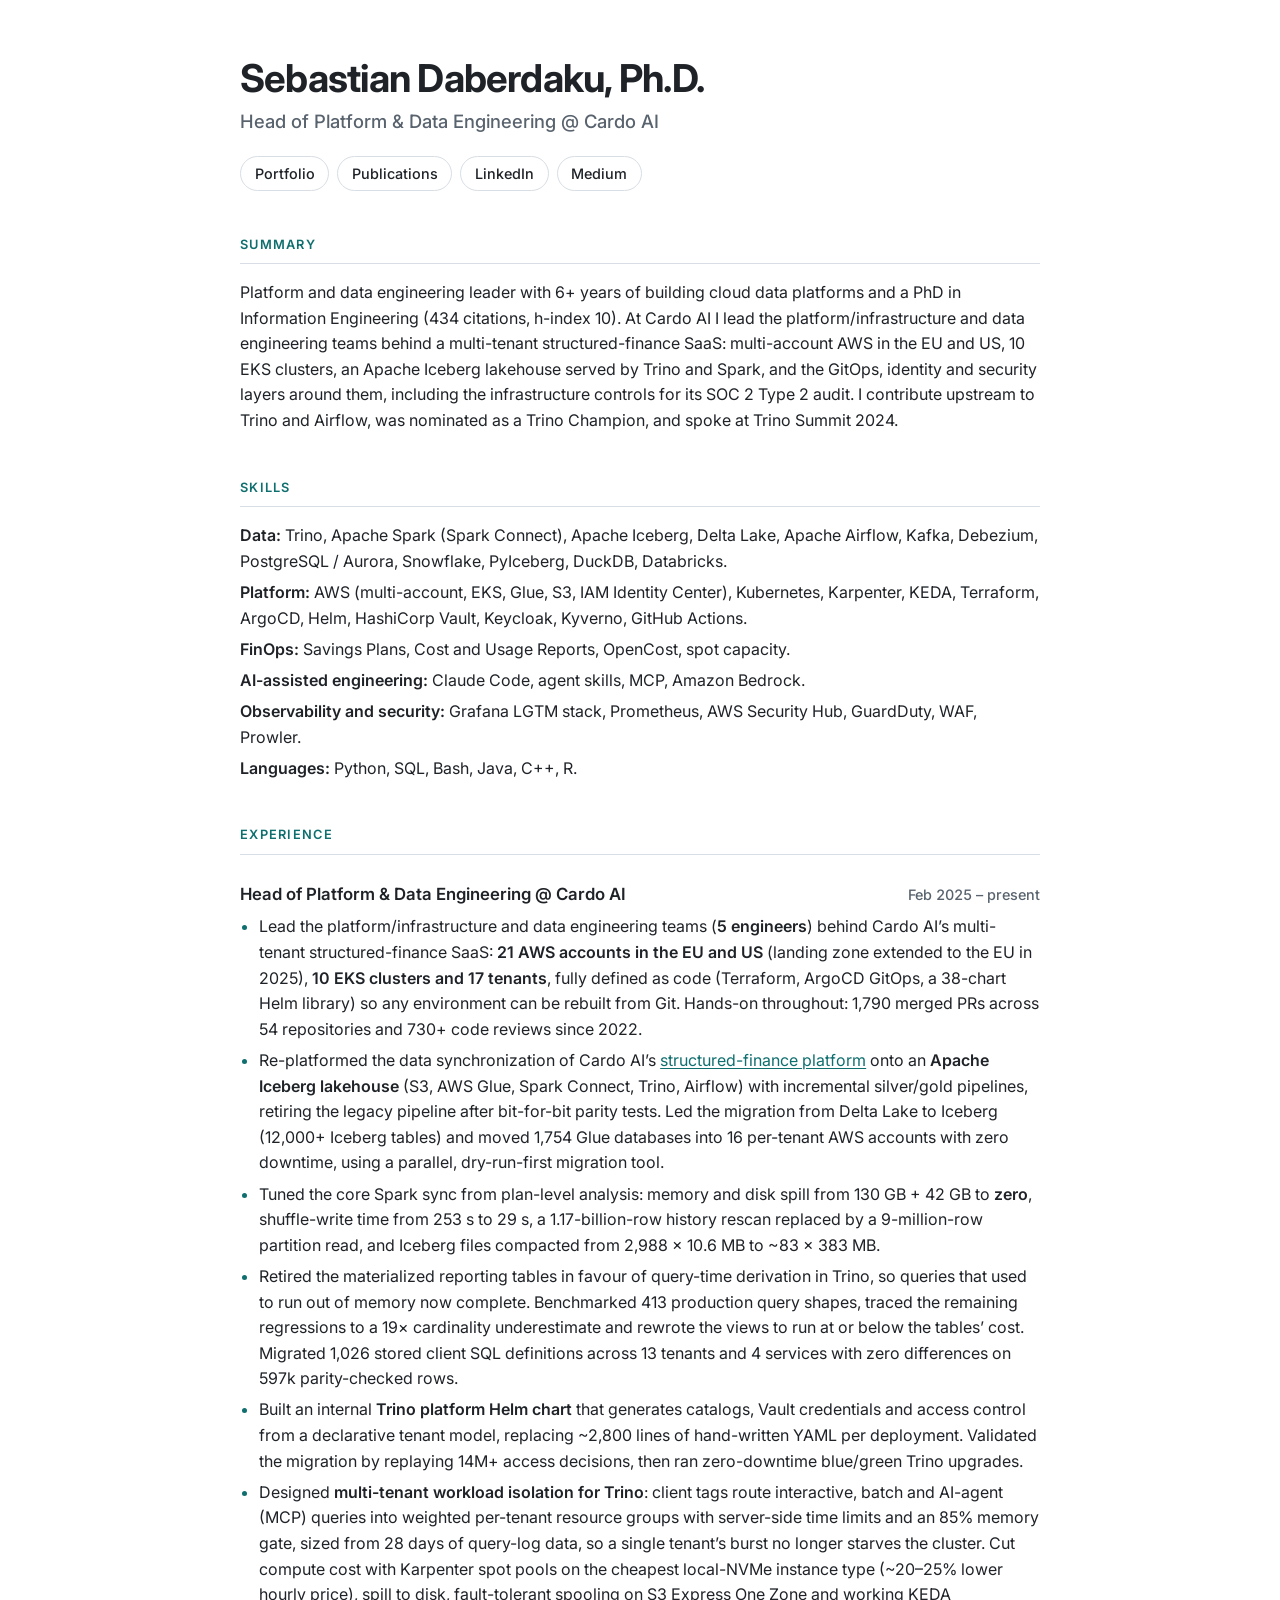
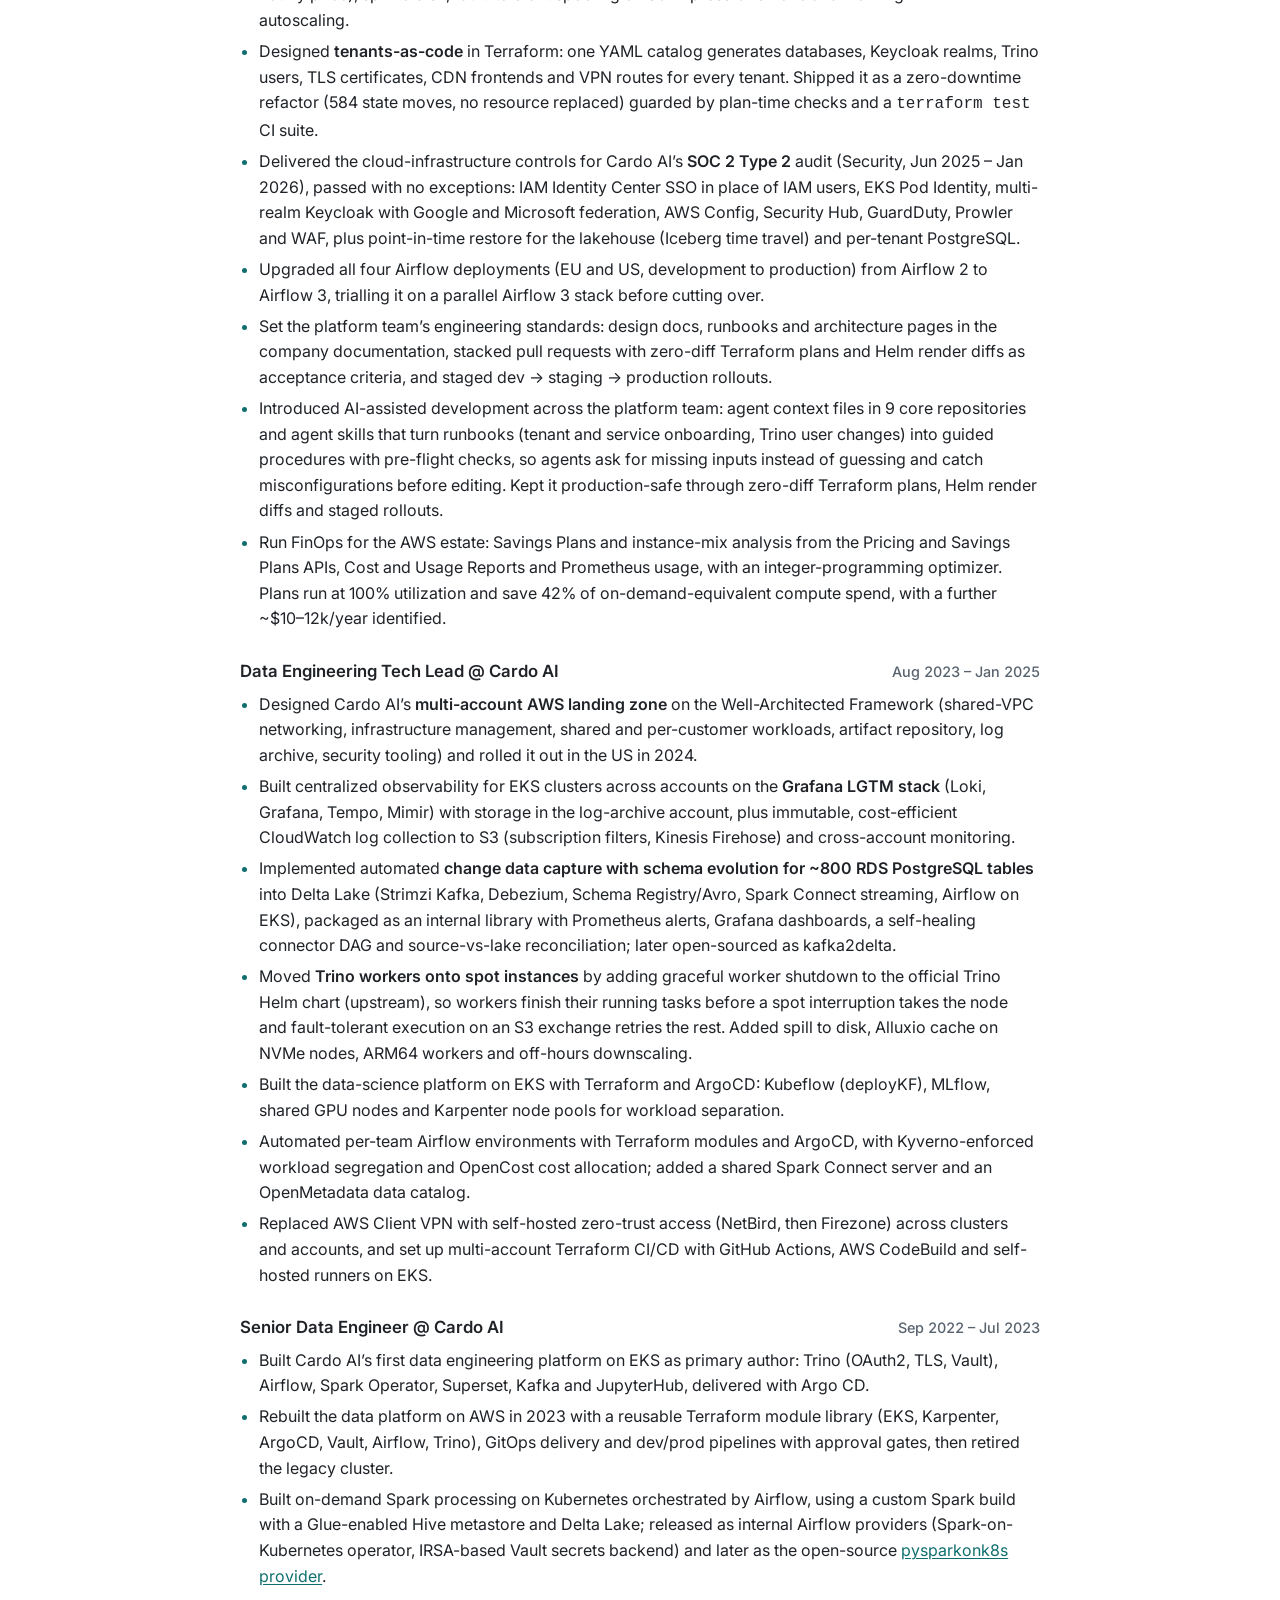
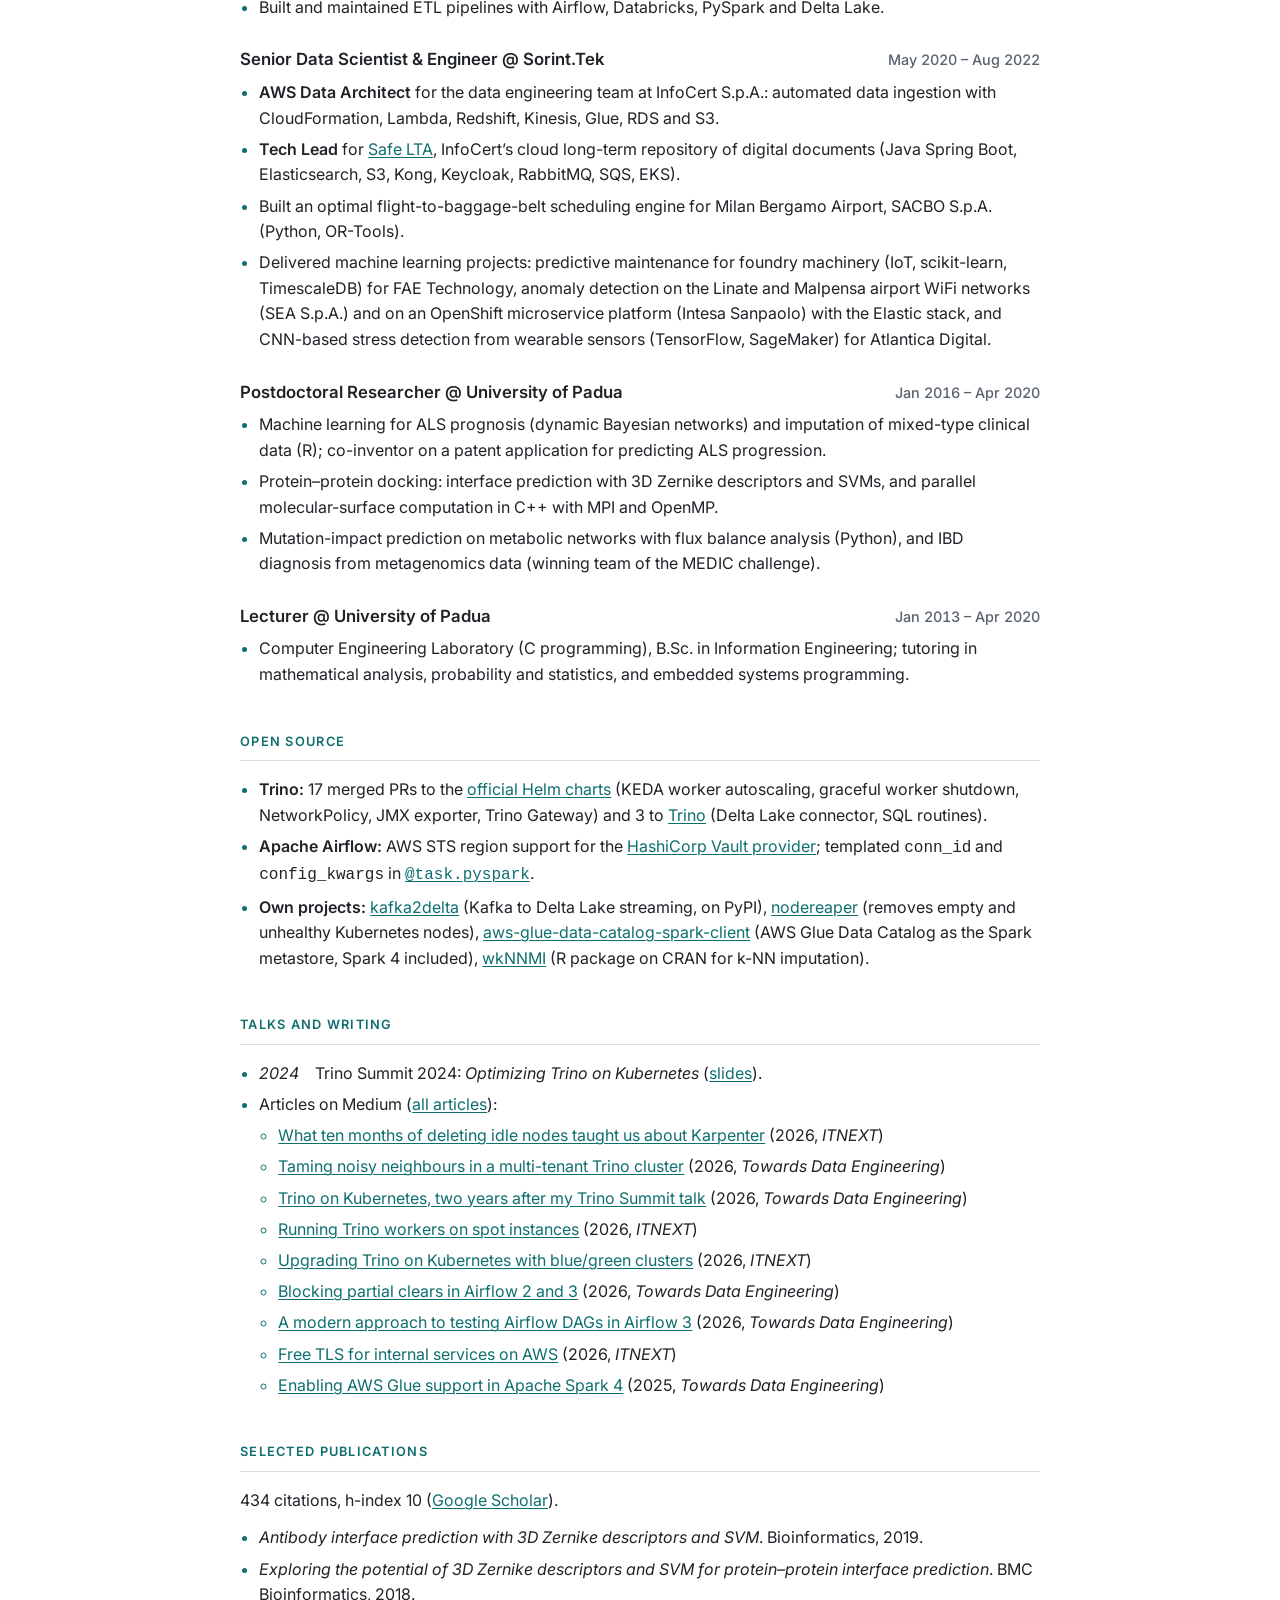
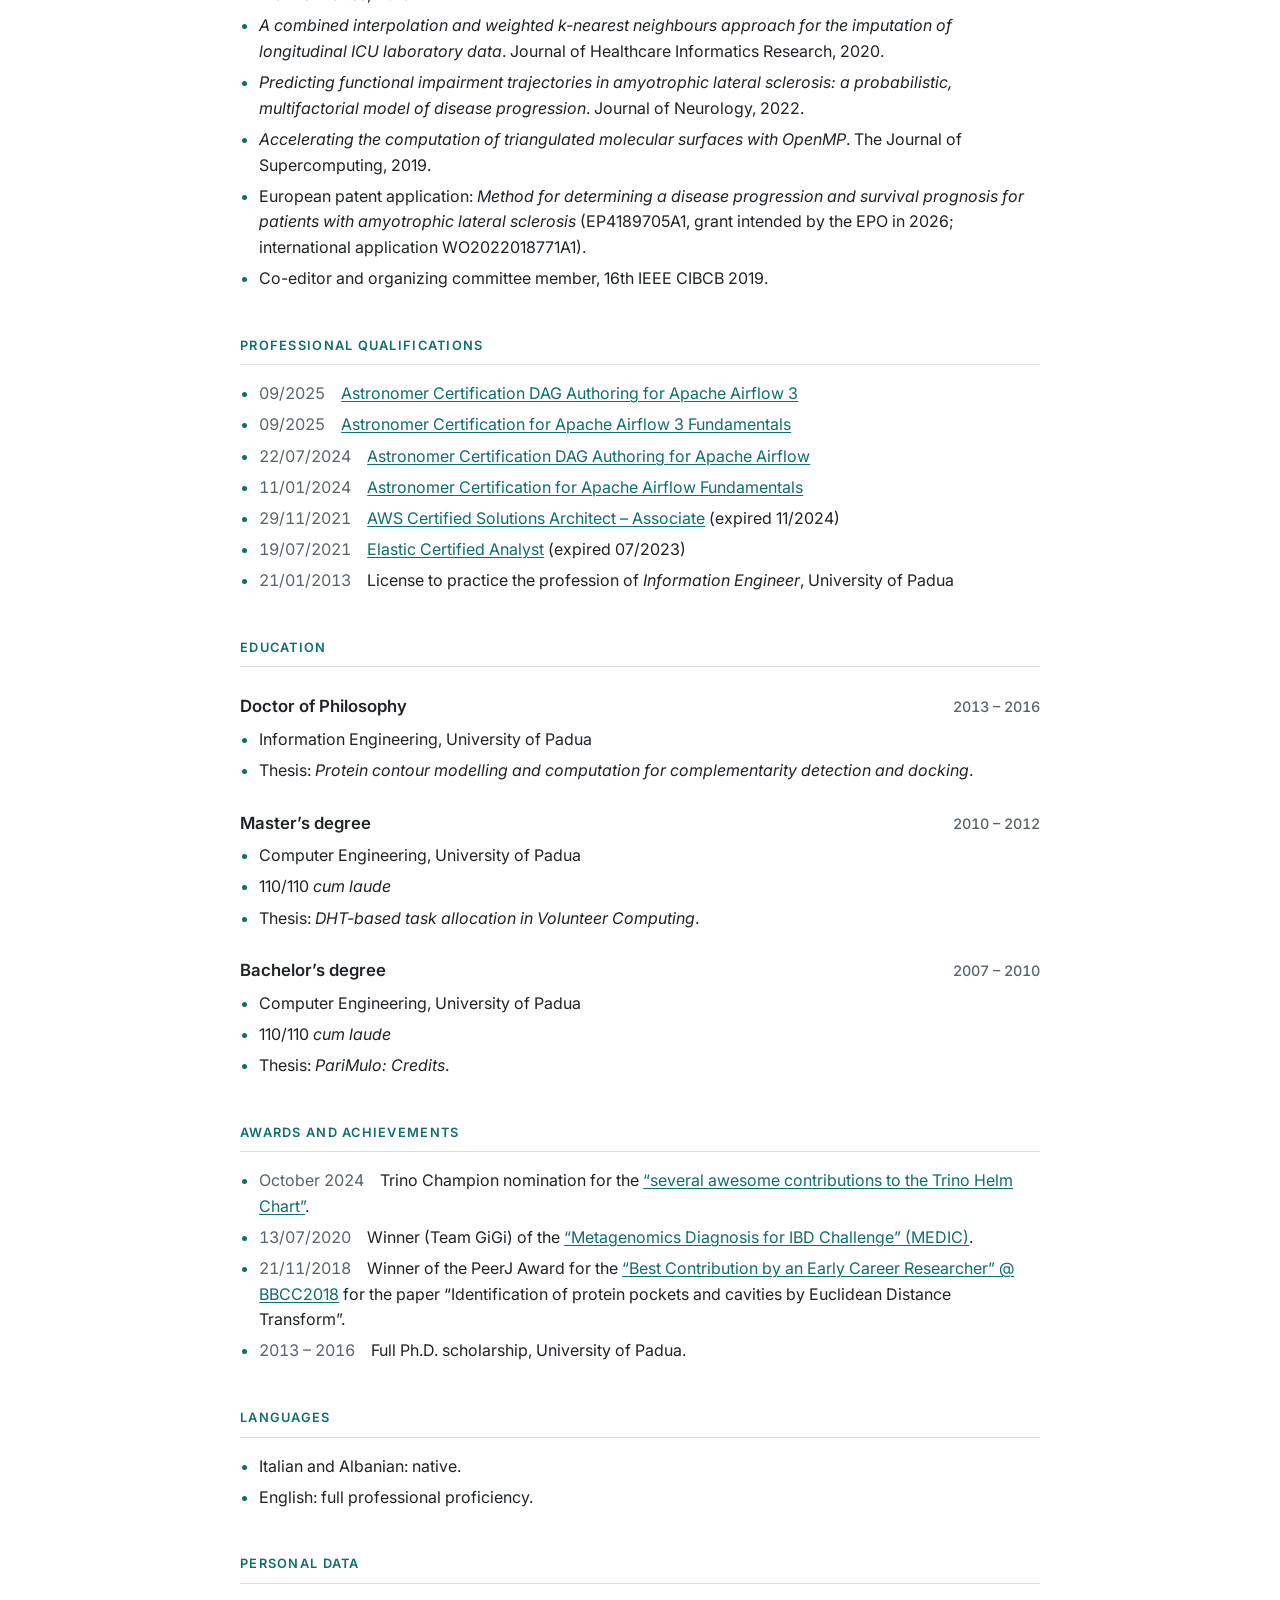
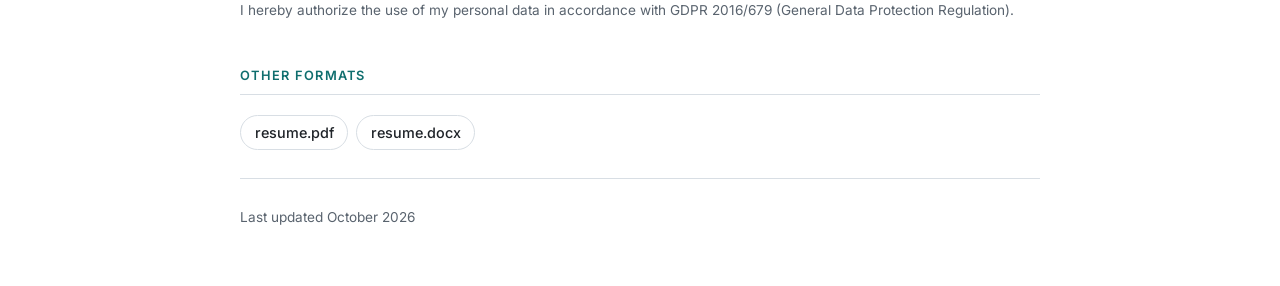
==== commit 0366635e: "deploy: b448476ca5dc7646c5af79937e55210b29e881fb" ====
--- a/resume.html
+++ b/resume.html
@@ -387,7 +387,7 @@
 <h2 id="open-source">Open Source</h2>
 <ul>
 <li><strong>Trino:</strong> 17 merged PRs to the <a href="https://github.com/trinodb/charts/pulls?q=is%3Apr+author%3Asdaberdaku+is%3Amerged" target="_blank">official Helm charts</a> (KEDA worker autoscaling, graceful worker shutdown, NetworkPolicy, JMX exporter, Trino Gateway) and 3 to <a href="https://github.com/trinodb/trino/pulls?q=is%3Apr+author%3Asdaberdaku+is%3Amerged" target="_blank">Trino</a> (Delta Lake connector, SQL routines).</li>
-<li><strong>Apache Airflow:</strong> AWS STS region support for the <a href="https://github.com/apache/airflow/pull/47495" target="_blank">HashiCorp Vault provider</a>.</li>
+<li><strong>Apache Airflow:</strong> AWS STS region support for the <a href="https://github.com/apache/airflow/pull/47495" target="_blank">HashiCorp Vault provider</a>; templated <code>conn_id</code> and <code>config_kwargs</code> in <a href="https://github.com/apache/airflow/pull/75764" target="_blank"><code>@task.pyspark</code></a>.</li>
 <li><strong>Own projects:</strong> <a href="https://github.com/sdaberdaku/kafka2delta" target="_blank">kafka2delta</a> (Kafka to Delta Lake streaming, on PyPI), <a href="https://github.com/sdaberdaku/nodereaper" target="_blank">nodereaper</a> (removes empty and unhealthy Kubernetes nodes), <a href="https://github.com/sdaberdaku/aws-glue-data-catalog-spark-client" target="_blank">aws-glue-data-catalog-spark-client</a> (AWS Glue Data Catalog as the Spark metastore, Spark 4 included), <a href="https://cran.r-project.org/package=wkNNMI" target="_blank">wkNNMI</a> (R package on CRAN for k-NN imputation).</li>
 </ul>
 <h2 id="talks-and-writing">Talks and Writing</h2>
@@ -395,12 +395,14 @@
 <li><em>2024</em>   Trino Summit 2024: <em>Optimizing Trino on Kubernetes</em> (<a href="https://sdaberdaku.github.io/optimizing-trino-on-k8s/" target="_blank">slides</a>).</li>
 <li>Articles on Medium (<a href="https://medium.com/@sebastiandaberdaku" target="_blank">all articles</a>):
 <ul>
-<li><a href="https://medium.com/@sebastiandaberdaku/taming-noisy-neighbours-in-a-multi-tenant-trino-cluster-d34b98d42305" target="_blank">Taming noisy neighbours in a multi-tenant Trino cluster</a> (2026)</li>
-<li><a href="https://medium.com/@sebastiandaberdaku/trino-on-kubernetes-two-years-after-my-trino-summit-talk-e8a41db8486e" target="_blank">Trino on Kubernetes, two years after my Trino Summit talk</a> (2026)</li>
-<li><a href="https://medium.com/@sebastiandaberdaku/running-trino-workers-on-spot-instances-29ab409ed5ae" target="_blank">Running Trino workers on spot instances</a> (2026)</li>
-<li><a href="https://medium.com/@sebastiandaberdaku/upgrading-trino-on-kubernetes-with-blue-green-clusters-62adf8e15ab1" target="_blank">Upgrading Trino on Kubernetes with blue/green clusters</a> (2026)</li>
-<li><a href="https://medium.com/@sebastiandaberdaku/blocking-partial-clears-in-airflow-2-and-3-e6b54111dd4f" target="_blank">Blocking partial clears in Airflow 2 and 3</a> (2026)</li>
-<li><a href="https://medium.com/@sebastiandaberdaku/free-tls-for-internal-services-on-aws-34550740ed15" target="_blank">Free TLS for internal services on AWS</a> (2026)</li>
+<li><a href="https://itnext.io/what-ten-months-of-deleting-idle-nodes-taught-us-about-karpenter-df79f445b02d" target="_blank">What ten months of deleting idle nodes taught us about Karpenter</a> (2026, <em>ITNEXT</em>)</li>
+<li><a href="https://medium.com/towards-data-engineering/taming-noisy-neighbours-in-a-multi-tenant-trino-cluster-d34b98d42305" target="_blank">Taming noisy neighbours in a multi-tenant Trino cluster</a> (2026, <em>Towards Data Engineering</em>)</li>
+<li><a href="https://medium.com/towards-data-engineering/trino-on-kubernetes-two-years-after-my-trino-summit-talk-e8a41db8486e" target="_blank">Trino on Kubernetes, two years after my Trino Summit talk</a> (2026, <em>Towards Data Engineering</em>)</li>
+<li><a href="https://itnext.io/running-trino-workers-on-spot-instances-29ab409ed5ae" target="_blank">Running Trino workers on spot instances</a> (2026, <em>ITNEXT</em>)</li>
+<li><a href="https://itnext.io/upgrading-trino-on-kubernetes-with-blue-green-clusters-62adf8e15ab1" target="_blank">Upgrading Trino on Kubernetes with blue/green clusters</a> (2026, <em>ITNEXT</em>)</li>
+<li><a href="https://medium.com/towards-data-engineering/blocking-partial-clears-in-airflow-2-and-3-e6b54111dd4f" target="_blank">Blocking partial clears in Airflow 2 and 3</a> (2026, <em>Towards Data Engineering</em>)</li>
+<li><a href="https://medium.com/towards-data-engineering/a-modern-approach-to-testing-airflow-dags-in-airflow-3-c6912c493396" target="_blank">A modern approach to testing Airflow DAGs in Airflow 3</a> (2026, <em>Towards Data Engineering</em>)</li>
+<li><a href="https://itnext.io/free-tls-for-internal-services-on-aws-34550740ed15" target="_blank">Free TLS for internal services on AWS</a> (2026, <em>ITNEXT</em>)</li>
 <li><a href="https://medium.com/towards-data-engineering/enabling-aws-glue-support-in-apache-spark-4-2c1fca7a7149" target="_blank">Enabling AWS Glue support in Apache Spark 4</a> (2025, <em>Towards Data Engineering</em>)</li>
 </ul></li>
 </ul>
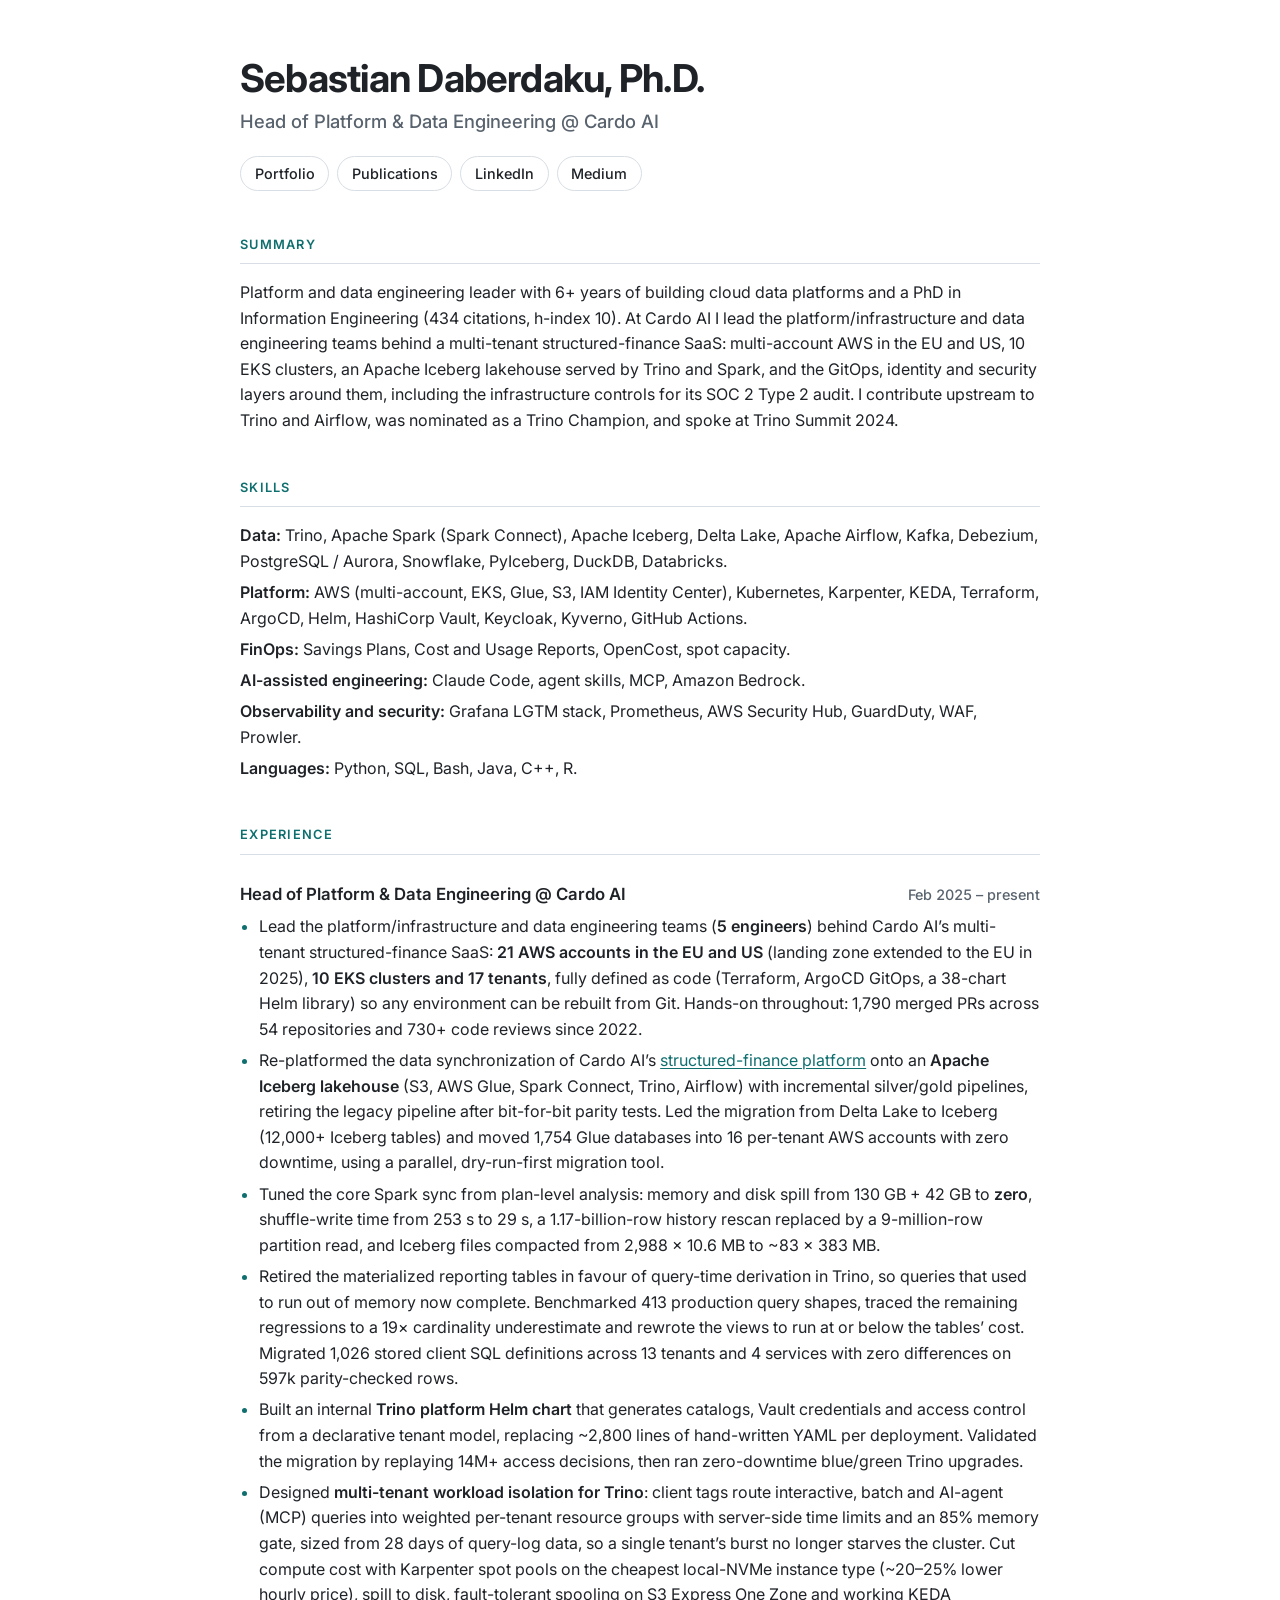
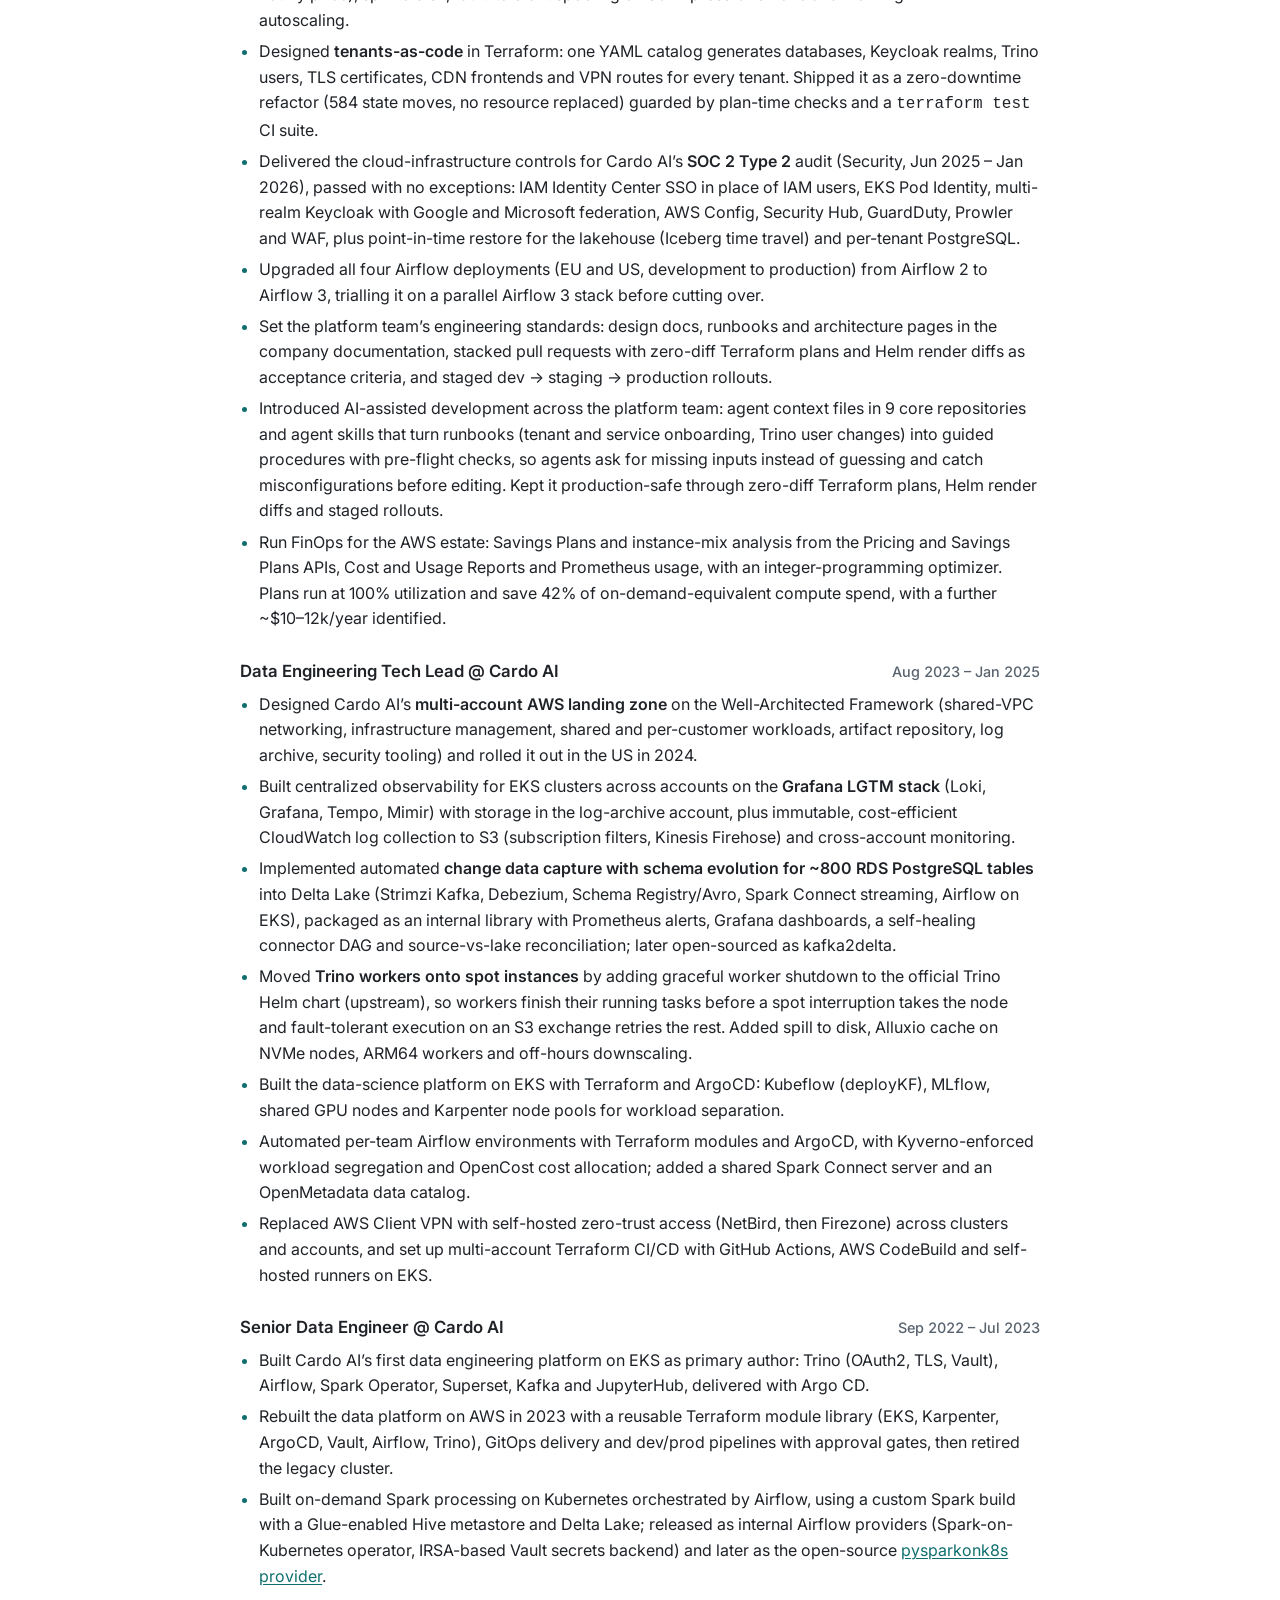
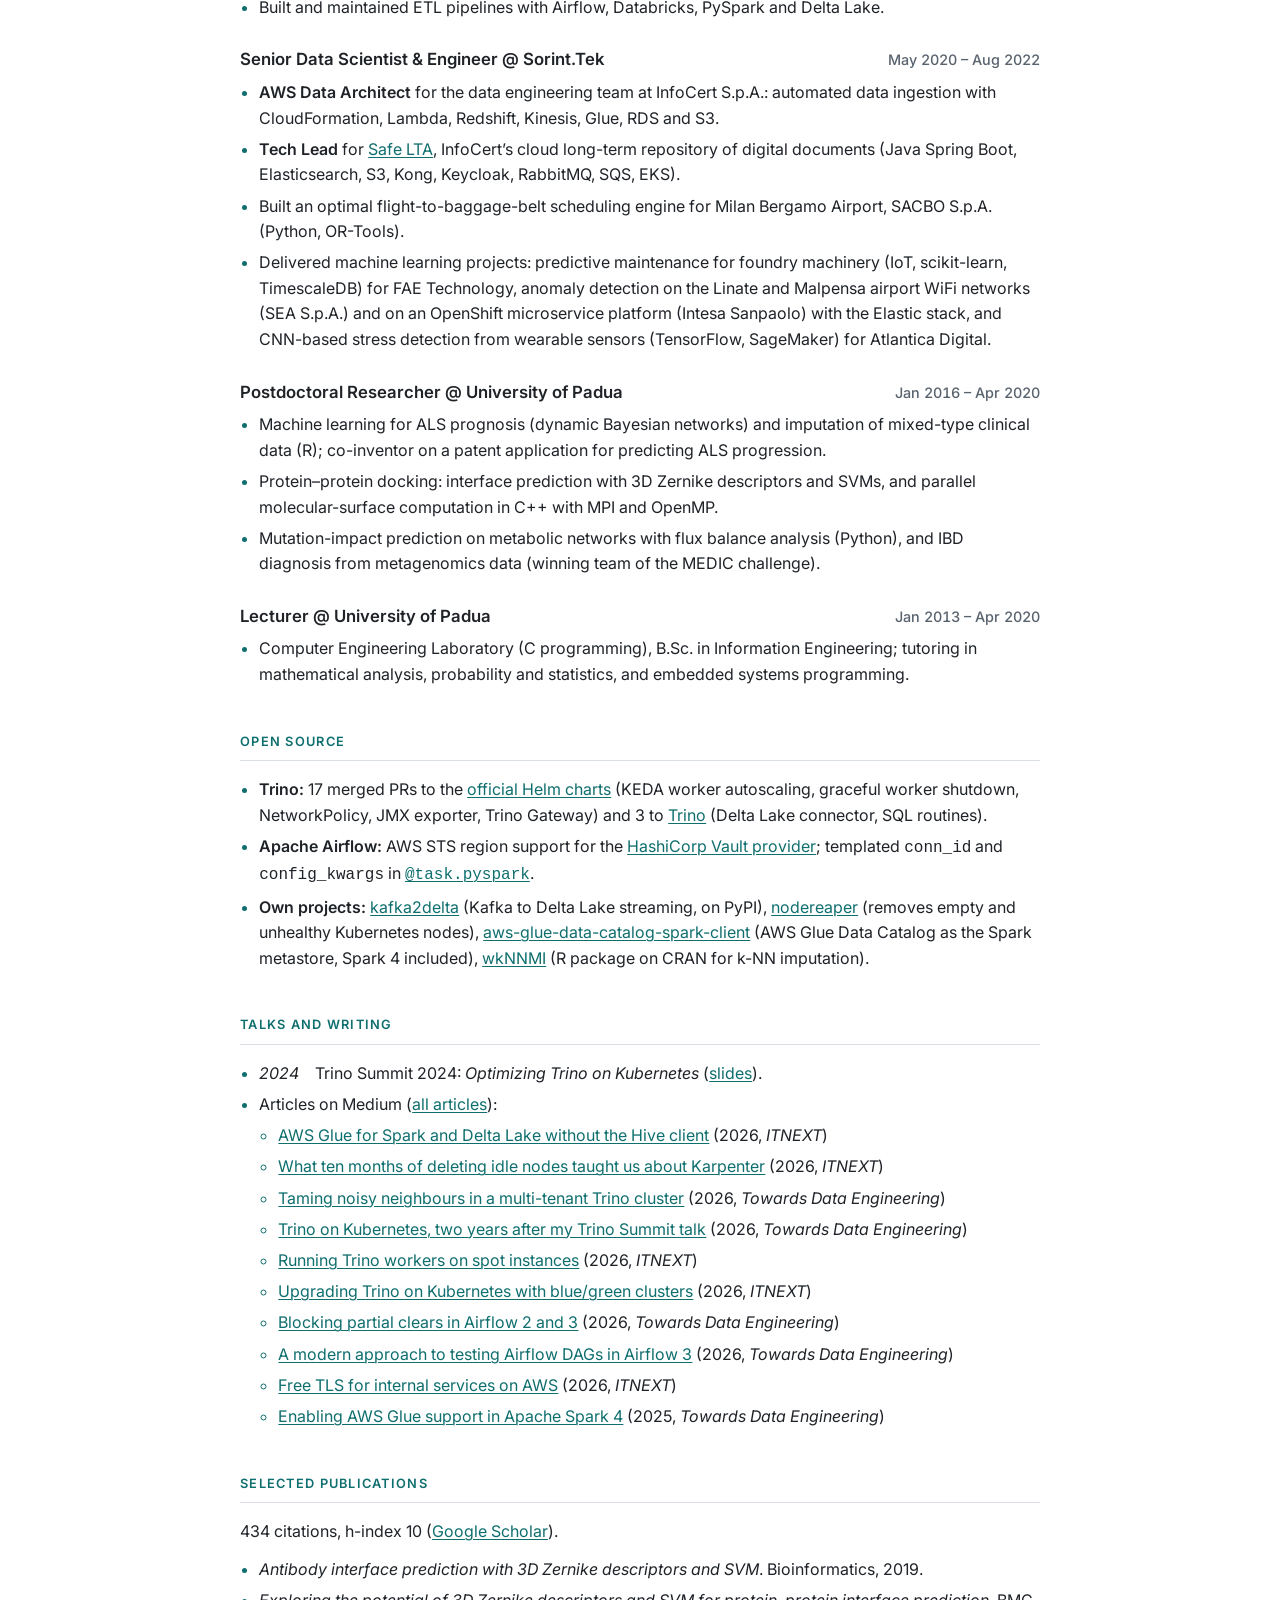
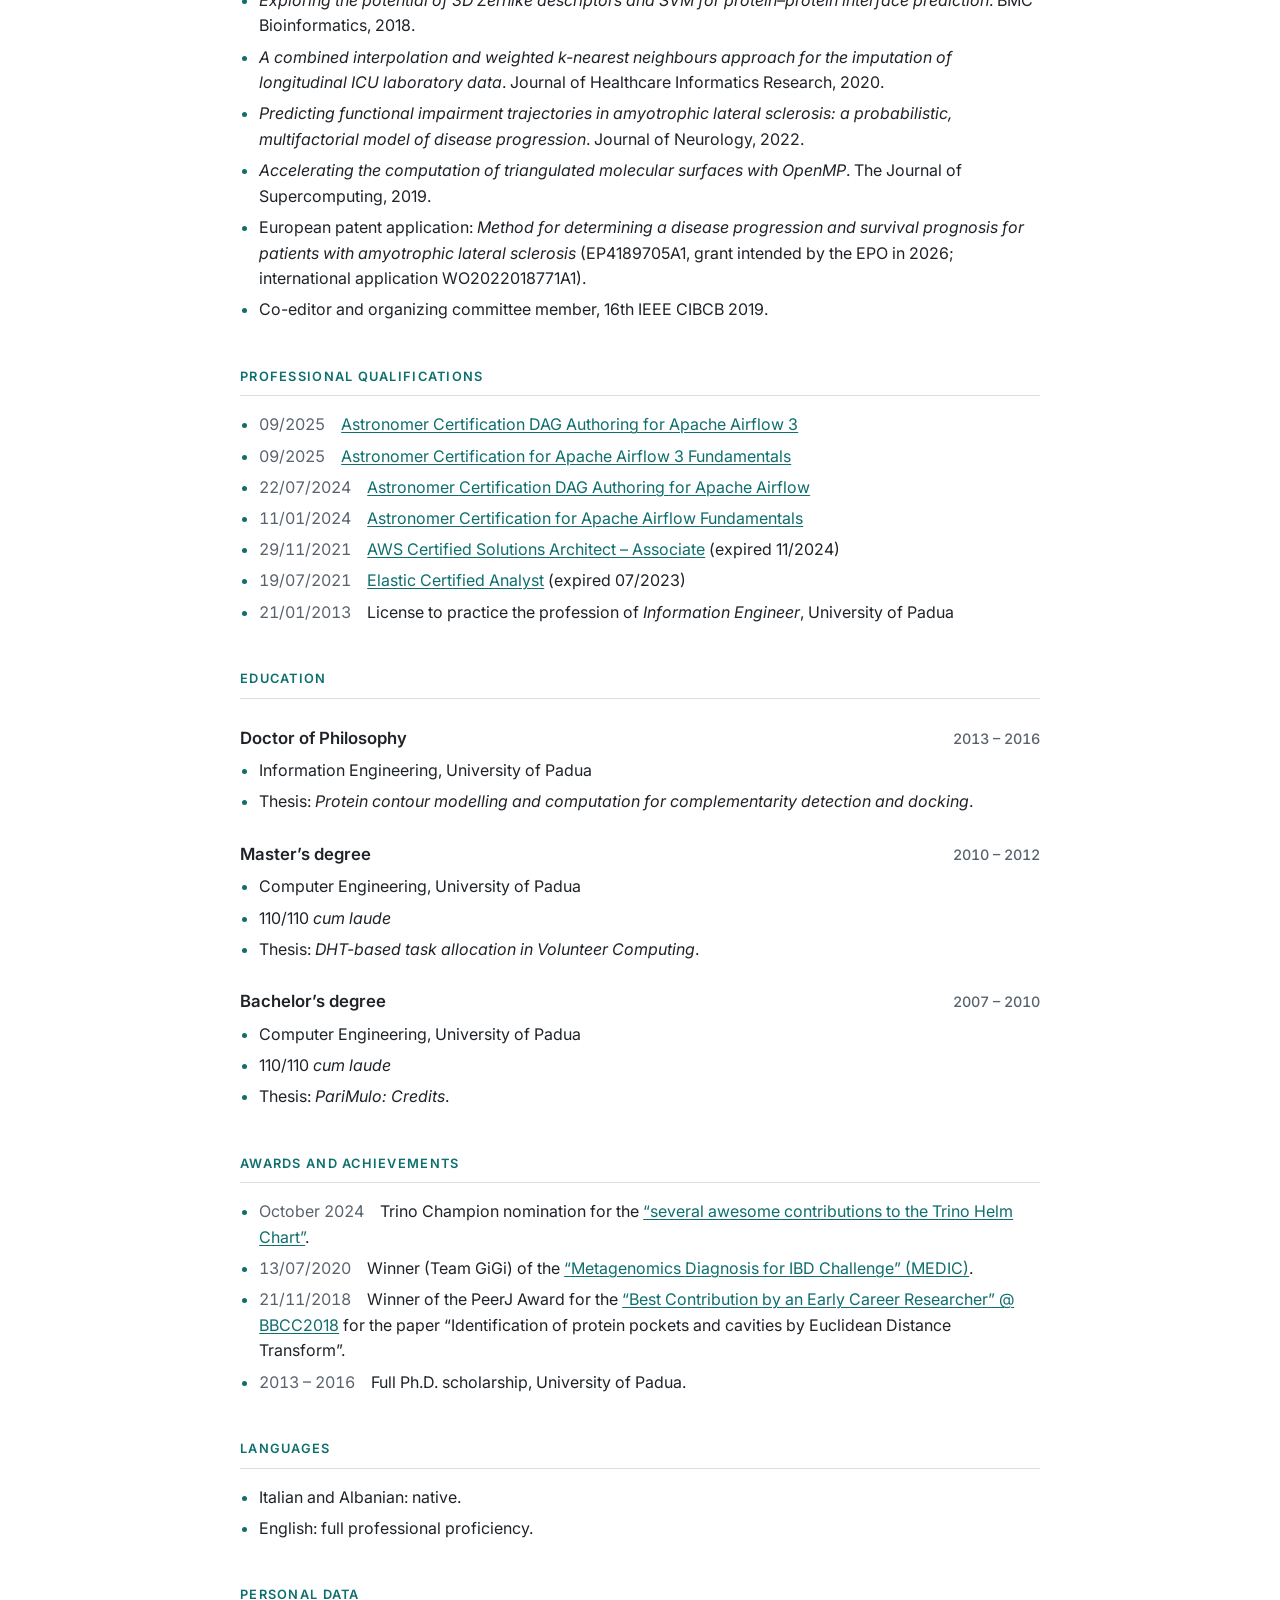
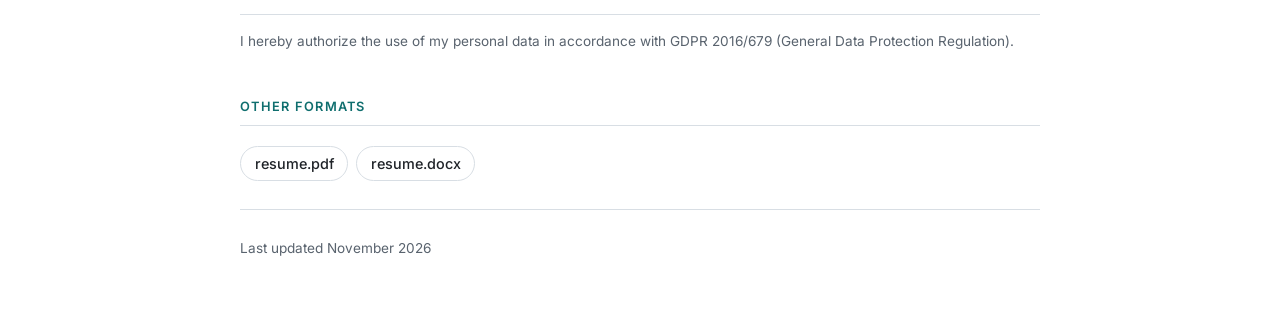
==== commit 7533566b: "deploy: a8f83465c16c0aef5b823c9713c55c699f2048bc" ====
--- a/resume.html
+++ b/resume.html
@@ -395,6 +395,7 @@
 <li><em>2024</em>   Trino Summit 2024: <em>Optimizing Trino on Kubernetes</em> (<a href="https://sdaberdaku.github.io/optimizing-trino-on-k8s/" target="_blank">slides</a>).</li>
 <li>Articles on Medium (<a href="https://medium.com/@sebastiandaberdaku" target="_blank">all articles</a>):
 <ul>
+<li><a href="https://itnext.io/aws-glue-for-spark-and-delta-lake-without-the-hive-client-61c29e4db39d" target="_blank">AWS Glue for Spark and Delta Lake without the Hive client</a> (2026, <em>ITNEXT</em>)</li>
 <li><a href="https://itnext.io/what-ten-months-of-deleting-idle-nodes-taught-us-about-karpenter-df79f445b02d" target="_blank">What ten months of deleting idle nodes taught us about Karpenter</a> (2026, <em>ITNEXT</em>)</li>
 <li><a href="https://medium.com/towards-data-engineering/taming-noisy-neighbours-in-a-multi-tenant-trino-cluster-d34b98d42305" target="_blank">Taming noisy neighbours in a multi-tenant Trino cluster</a> (2026, <em>Towards Data Engineering</em>)</li>
 <li><a href="https://medium.com/towards-data-engineering/trino-on-kubernetes-two-years-after-my-trino-summit-talk-e8a41db8486e" target="_blank">Trino on Kubernetes, two years after my Trino Summit talk</a> (2026, <em>Towards Data Engineering</em>)</li>
@@ -471,6 +472,6 @@
 </tbody>
 </table>
 <hr />
-<h4 id="october-2026">October 2026</h4>
+<h4 id="november-2026">November 2026</h4>
 </body>
 </html>
